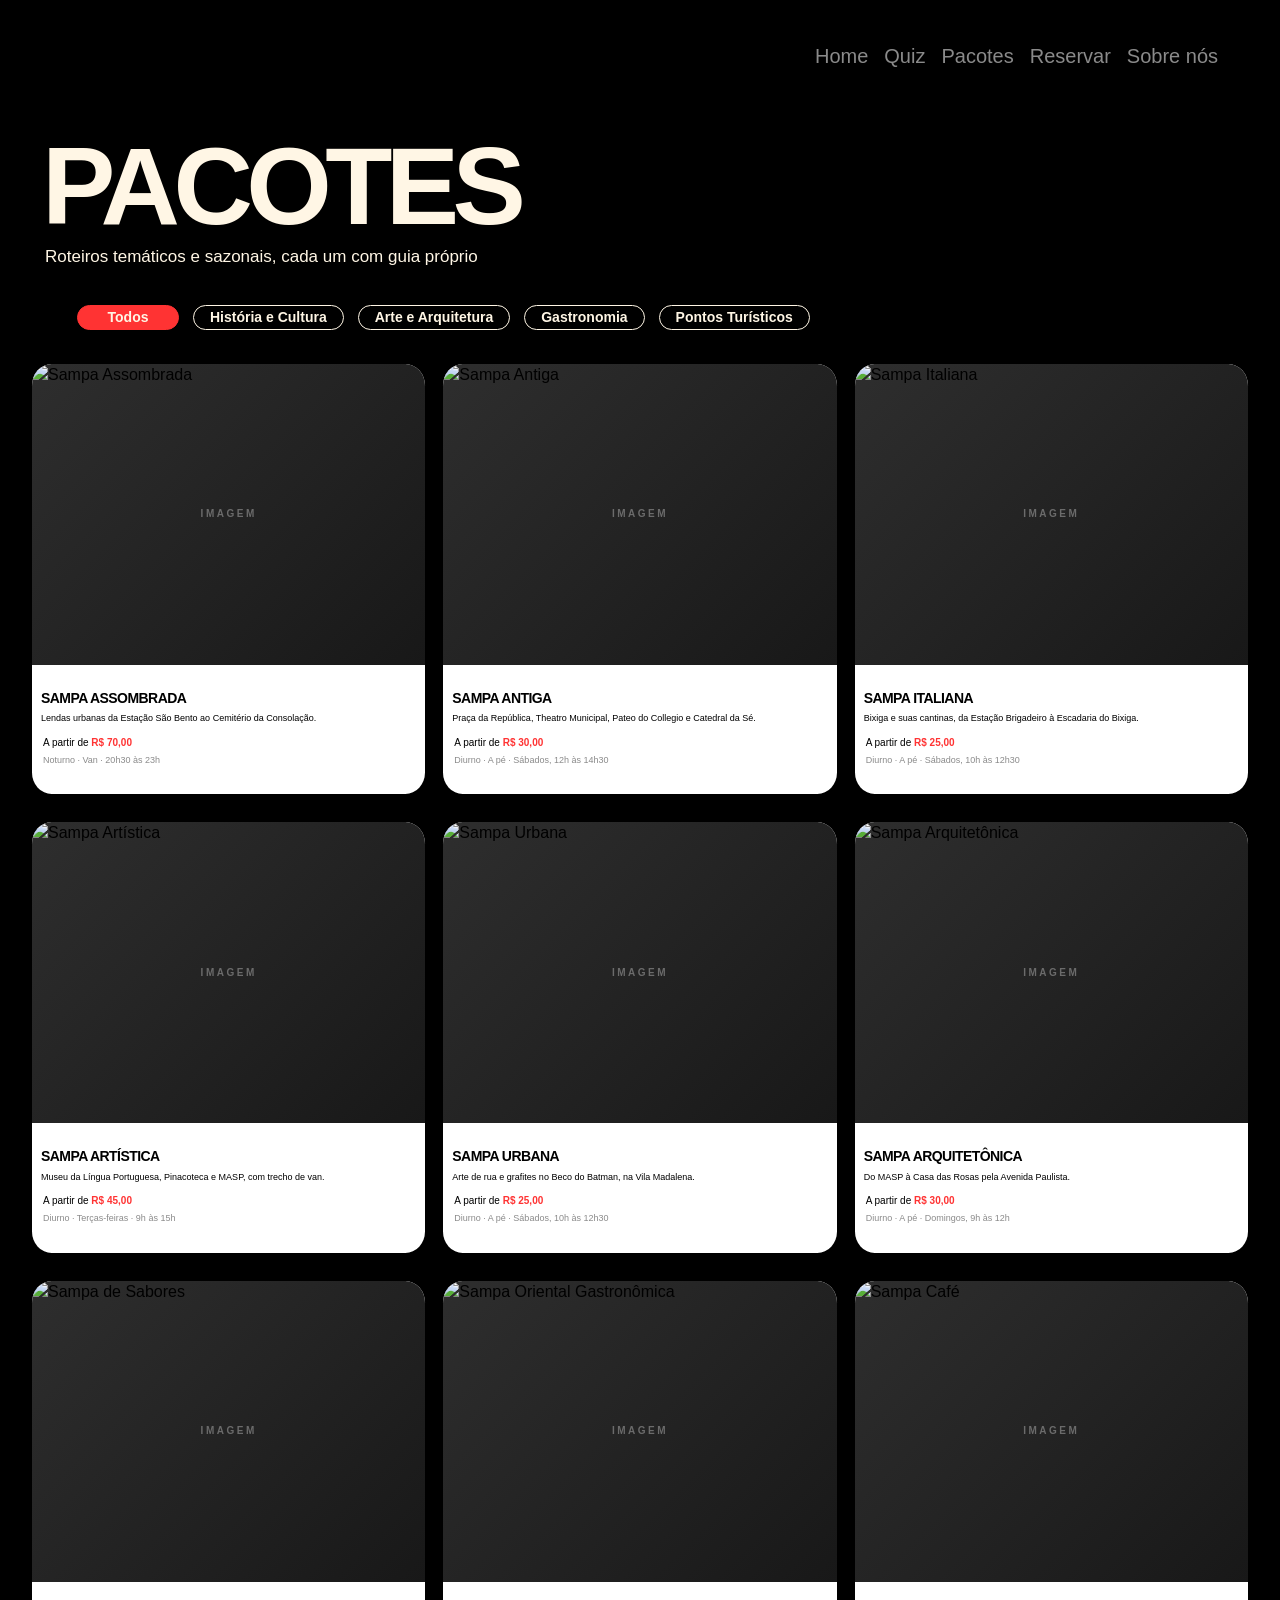
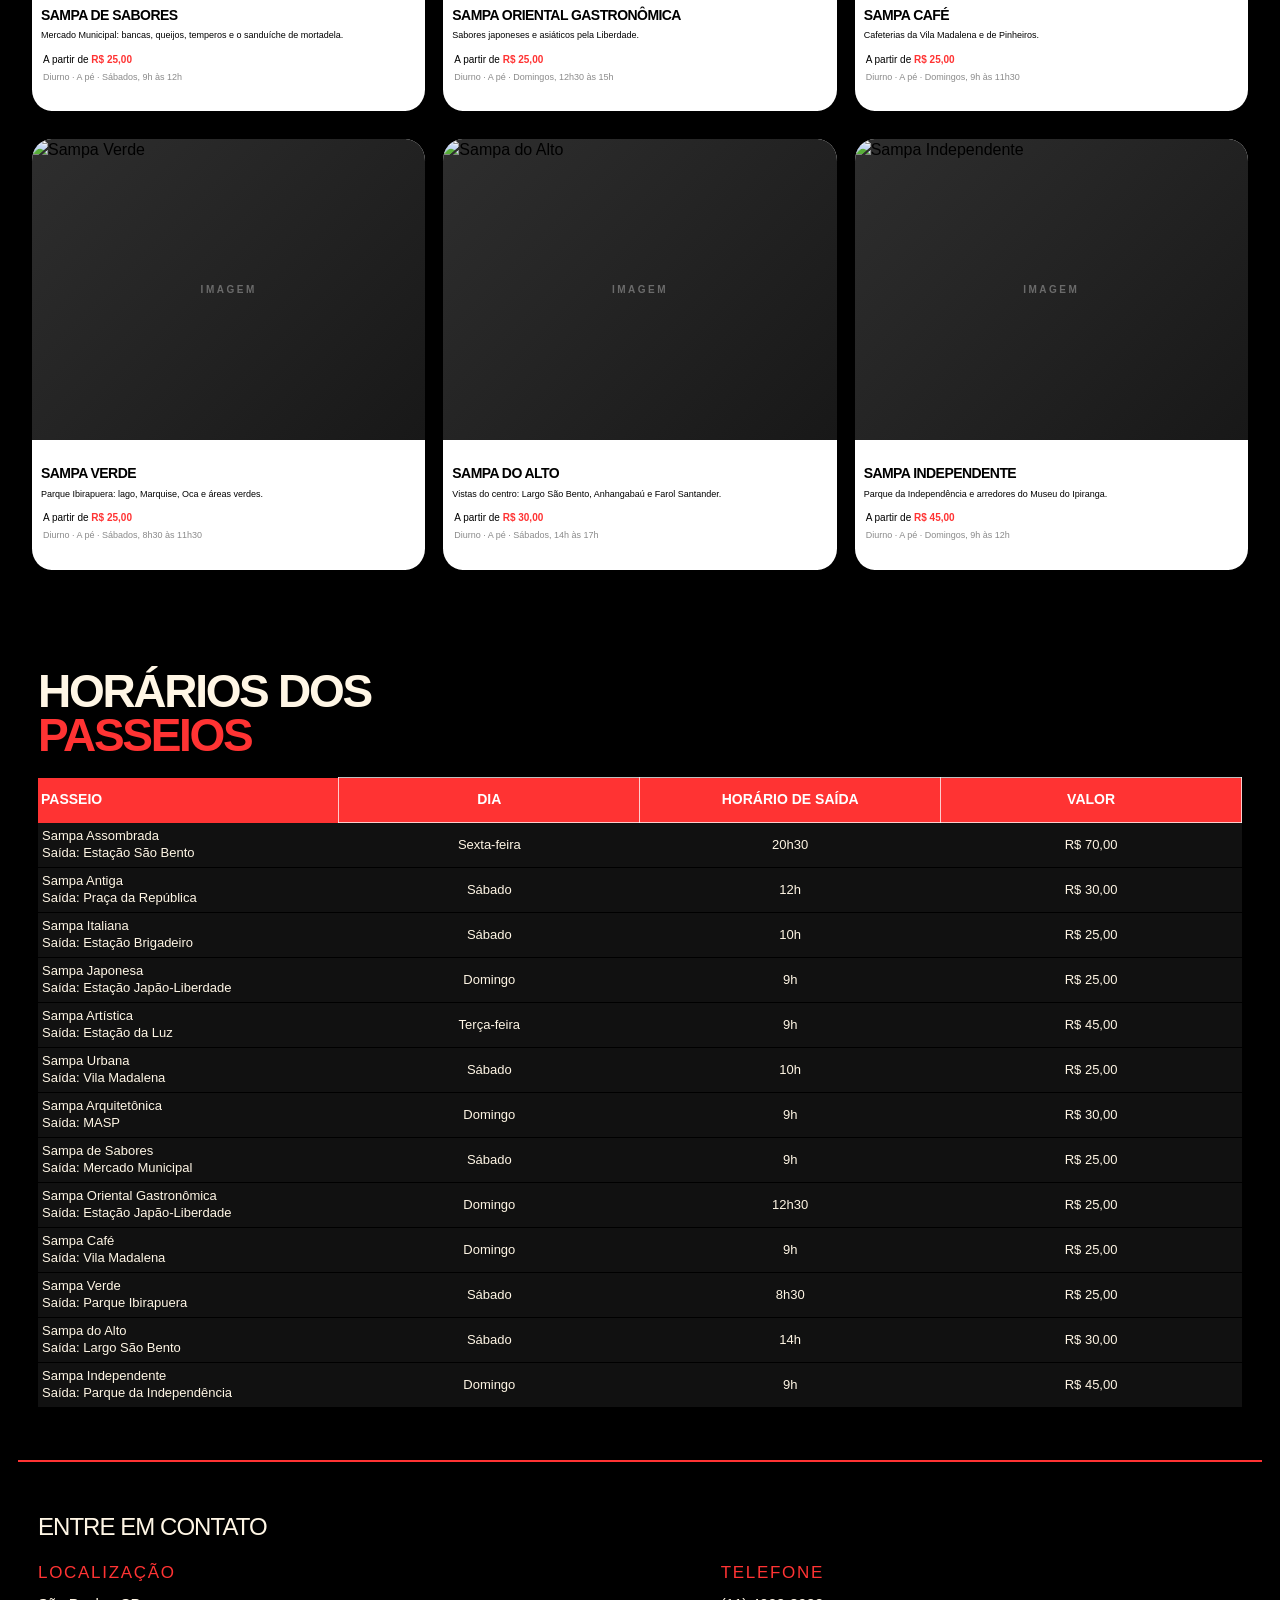
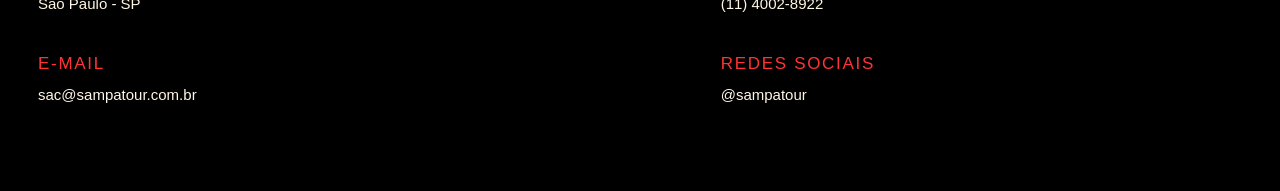
==== src/main/pacotes.html @ 64a324ab "Adiciona validação do formulário de reserva e pop-up com os dados - Validação em JavaScript (nome, e" ====
<!doctype html>
<html lang="pt-BR">
  <head>
    <meta charset="UTF-8" />
    <meta name="viewport" content="width=device-width, initial-scale=1.0" />

    <title>SampaTour | Pacotes</title>

    <meta
      name="keywords"
      content="passeios, turísticos, família, pacotes, São Paulo"
    />
    <meta
      name="description"
      content="Conheça os pacotes de passeios turísticos guiados por São Paulo."
    />

    <link rel="icon" type="image/svg+xml" href="icons/logotipo-preto.svg" />
    <link
      href="https://cdn.jsdelivr.net/npm/bootstrap@5.3.3/dist/css/bootstrap.min.css"
      rel="stylesheet"
    />
    <link rel="stylesheet" href="css/styles.css" />
  </head>

  <body class="pagina-pacotes">
    <header class="cabecalho" id="inicio">
      <h1 class="titulo-principal">PACOTES</h1>

      <p class="slogan">
        Roteiros temáticos e sazonais, cada um com guia próprio
      </p>

      <nav
        class="menu navbar navbar-expand-md"
        aria-label="Menu principal"
        data-bs-theme="dark"
      >
        <button
          class="navbar-toggler ms-auto"
          type="button"
          data-bs-toggle="collapse"
          data-bs-target="#menu-nav"
          aria-controls="menu-nav"
          aria-expanded="false"
          aria-label="Abrir menu"
        >
          <span class="navbar-toggler-icon"></span>
        </button>

        <div class="collapse navbar-collapse" id="menu-nav">
          <ul class="menu-lista navbar-nav">
            <li><a href="home.html">Home</a></li>
            <li><a href="quiz.html">Quiz</a></li>
            <li><a href="pacotes.html">Pacotes</a></li>
            <li><a href="reserva.html">Reservar</a></li>
            <li><a href="sobre.html">Sobre nós</a></li>
          </ul>
        </div>
      </nav>
    </header>

    <main>
      <section class="filtro-pacotes" id="categorias-pacotes">
        <h2>EXPLORE NOSSOS PASSEIOS</h2>

        <p>
          Conheça nossos roteiros e escolha a experiência ideal para explorar
          São Paulo.
        </p>

        <nav class="menu-categorias" aria-label="Categorias de passeios">
          <ul>
            <li><a href="#todos-pacotes">Todos</a></li>
            <li><a href="#historia-cultura">História e Cultura</a></li>
            <li><a href="#arte-arquitetura">Arte e Arquitetura</a></li>
            <li><a href="#gastronomia">Gastronomia</a></li>
            <li><a href="#pontos-turisticos">Pontos Turísticos</a></li>
          </ul>
        </nav>

        <aside class="chamada-quiz">
          <p>ESTÁ EM DÚVIDA PARA ESCOLHER?</p>
          <a class="botao-quiz" href="quiz.html"> FAÇA O QUIZ &rarr; </a>
        </aside>
      </section>

      <section class="lista-pacotes" id="todos-pacotes">
        <h2>NOSSOS PACOTES</h2>

        <!--  HISTÓRIA E CULTURA  -->
        <section class="categoria-pacotes" id="historia-cultura">
          <h3>HISTÓRIA E CULTURA</h3>

          <article class="card-passeio" id="sampa-assombrada">
            <figure class="card-imagem">
              <img src="img/SampaAssombrada.png" alt="Sampa Assombrada" />
            </figure>
            <section class="card-info">
              <h4>
                <button type="button" class="card-abrir" aria-haspopup="dialog">
                  Sampa Assombrada
                </button>
              </h4>
              <p class="card-descricao">
                Lendas urbanas da Estação São Bento ao Cemitério da Consolação.
              </p>
              <p class="card-preco">A partir de <strong>R$ 70,00</strong></p>
              <p class="card-detalhes">Noturno · Van · 20h30 às 23h</p>
              <section class="card-completo" hidden>
                <p>
                  Passeio noturno com foco em lendas urbanas e locais associados
                  a histórias assustadoras. Inicia-se na Estação São Bento,
                  passa pelo Edifício Martinelli, Viaduto do Chá, antigo
                  Edifício Joelma, Copan e Cemitério da Consolação, com parada
                  para visitação conforme as regras do local. O roteiro termina
                  na região da Avenida Paulista.
                </p>
              </section>
            </section>
          </article>

          <article class="card-passeio" id="sampa-antiga">
            <figure class="card-imagem">
              <img src="img/SampaAntiga.png" alt="Sampa Antiga" />
            </figure>
            <section class="card-info">
              <h4>
                <button type="button" class="card-abrir" aria-haspopup="dialog">
                  Sampa Antiga
                </button>
              </h4>
              <p class="card-descricao">
                Praça da República, Theatro Municipal, Pateo do Collegio e
                Catedral da Sé.
              </p>
              <p class="card-preco">A partir de <strong>R$ 30,00</strong></p>
              <p class="card-detalhes">Diurno · A pé · Sábados, 12h às 14h30</p>
              <section class="card-completo" hidden>
                <p>
                  Passeio dedicado à arquitetura e à história do centro antigo.
                  Começa na Praça da República, passa pelo Theatro Municipal,
                  Centro Cultural Banco do Brasil e Pateo do Collegio,
                  terminando na Catedral da Sé.
                </p>
              </section>
            </section>
          </article>

          <article class="card-passeio" id="sampa-italiana">
            <figure class="card-imagem">
              <img src="img/SampaItaliana.png" alt="Sampa Italiana" />
            </figure>
            <section class="card-info">
              <h4>
                <button type="button" class="card-abrir" aria-haspopup="dialog">
                  Sampa Italiana
                </button>
              </h4>
              <p class="card-descricao">
                Bixiga e suas cantinas, da Estação Brigadeiro à Escadaria do
                Bixiga.
              </p>
              <p class="card-preco">A partir de <strong>R$ 25,00</strong></p>
              <p class="card-detalhes">Diurno · A pé · Sábados, 10h às 12h30</p>
              <section class="card-completo" hidden>
                <p>
                  Roteiro pelo Bixiga, bairro marcado pela imigração italiana e
                  pelas tradições das cantinas. Começa na Estação Brigadeiro e
                  passa pela Paróquia Imaculada Conceição, Viaduto Armando
                  Puglisi, Rua dos Ingleses, Paróquia Nossa Senhora de
                  Achiropita, Rua Treze de Maio e Escadaria do Bixiga.
                </p>
              </section>
            </section>
          </article>
        </section>

        <!--  ARTE E ARQUITETURA  -->
        <section class="categoria-pacotes" id="arte-arquitetura">
          <h3>ARTE E ARQUITETURA</h3>

          <article class="card-passeio" id="sampa-artistica">
            <figure class="card-imagem">
              <img src="img/SampaArtistica.png" alt="Sampa Artística" />
            </figure>
            <section class="card-info">
              <h4>
                <button type="button" class="card-abrir" aria-haspopup="dialog">
                  Sampa Artística
                </button>
              </h4>
              <p class="card-descricao">
                Museu da Língua Portuguesa, Pinacoteca e MASP, com trecho de
                van.
              </p>
              <p class="card-preco">A partir de <strong>R$ 45,00</strong></p>
              <p class="card-detalhes">Diurno · Terças-feiras · 9h às 15h</p>
              <section class="card-completo" hidden>
                <p>
                  Passeio por museus com acervos importantes. Começando na
                  Estação da Luz, passando pelo Museu da Língua Portuguesa e
                  pela Pinacoteca, com entrada opcional e cobrada à parte, e
                  segue de van até o Museu de Arte de São Paulo Assis
                  Chateaubriand (MASP), com visita guiada ao acervo conforme a
                  programação. Termina na Estação Trianon-MASP.
                </p>
              </section>
            </section>
          </article>

          <article class="card-passeio" id="sampa-urbana">
            <figure class="card-imagem">
              <img src="img/SampaUrbana.png" alt="Sampa Urbana" />
            </figure>
            <section class="card-info">
              <h4>
                <button type="button" class="card-abrir" aria-haspopup="dialog">
                  Sampa Urbana
                </button>
              </h4>
              <p class="card-descricao">
                Arte de rua e grafites no Beco do Batman, na Vila Madalena.
              </p>
              <p class="card-preco">A partir de <strong>R$ 25,00</strong></p>
              <p class="card-detalhes">Diurno · A pé · Sábados, 10h às 12h30</p>
              <section class="card-completo" hidden>
                <p>
                  Passeio dedicado à arte de rua e à cultura urbana. Começa na
                  região da Vila Madalena, percorre o Beco do Batman e suas ruas
                  próximas, observando murais, grafites e intervenções
                  artísticas. O roteiro termina com tempo livre para fotografias
                  e exploração das lojas locais.
                </p>
              </section>
            </section>
          </article>

          <article class="card-passeio" id="sampa-arquitetonica">
            <figure class="card-imagem">
              <img src="img/SampaArquitetonica.png" alt="Sampa Arquitetônica" />
            </figure>
            <section class="card-info">
              <h4>
                <button type="button" class="card-abrir" aria-haspopup="dialog">
                  Sampa Arquitetônica
                </button>
              </h4>
              <p class="card-descricao">
                Do MASP à Casa das Rosas pela Avenida Paulista.
              </p>
              <p class="card-preco">A partir de <strong>R$ 30,00</strong></p>
              <p class="card-detalhes">Diurno · A pé · Domingos, 9h às 12h</p>
              <section class="card-completo" hidden>
                <p>
                  Roteiro para observar a arquitetura paulistana de diferentes
                  épocas. Começa no MASP, percorre a Avenida Paulista, destaca
                  edifícios de estilos variados e segue até a Casa das Rosas,
                  explorando a relação entre arquitetura, urbanização e cultura.
                  A visita ao interior dos espaços depende do funcionamento de
                  cada local.
                </p>
              </section>
            </section>
          </article>
        </section>

        <!--  GASTRONOMIA  -->
        <section class="categoria-pacotes" id="gastronomia">
          <h3>GASTRONOMIA</h3>

          <article class="card-passeio" id="sampa-de-sabores">
            <figure class="card-imagem">
              <img src="img/SampaSabores.png" alt="Sampa de Sabores" />
            </figure>
            <section class="card-info">
              <h4>
                <button type="button" class="card-abrir" aria-haspopup="dialog">
                  Sampa de Sabores
                </button>
              </h4>
              <p class="card-descricao">
                Mercado Municipal: bancas, queijos, temperos e o sanduíche de
                mortadela.
              </p>
              <p class="card-preco">A partir de <strong>R$ 25,00</strong></p>
              <p class="card-detalhes">Diurno · A pé · Sábados, 9h às 12h</p>
              <section class="card-completo" hidden>
                <p>
                  Passeio gastronômico pelo Mercado Municipal de São Paulo.
                  Começa na entrada principal do Mercadão e percorre bancas de
                  frutas, queijos, temperos e produtos regionais. Inclui tempo
                  livre para experimentar pratos típicos, como o famoso
                  sanduíche de mortadela, com consumos pagos individualmente.
                </p>
              </section>
            </section>
          </article>

          <article class="card-passeio" id="sampa-oriental-gastronomica">
            <figure class="card-imagem">
              <img
                src="img/SampaOrientalGastronomica.png"
                alt="Sampa Oriental Gastronômica"
              />
            </figure>
            <section class="card-info">
              <h4>
                <button type="button" class="card-abrir" aria-haspopup="dialog">
                  Sampa Oriental Gastronômica
                </button>
              </h4>
              <p class="card-descricao">
                Sabores japoneses e asiáticos pela Liberdade.
              </p>
              <p class="card-preco">A partir de <strong>R$ 25,00</strong></p>
              <p class="card-detalhes">
                Diurno · A pé · Domingos, 12h30 às 15h
              </p>
              <section class="card-completo" hidden>
                <p>
                  Roteiro culinário pela Liberdade, com foco nos sabores
                  japoneses e de outras comunidades asiáticas. Começa na Estação
                  Japão-Liberdade, passa pela Rua Galvão Bueno, pela Feira da
                  Liberdade e pela Rua Thomaz Gonzaga, com paradas opcionais
                  para experimentar comidas e bebidas típicas.
                </p>
              </section>
            </section>
          </article>

          <article class="card-passeio" id="sampa-cafe">
            <figure class="card-imagem">
              <img src="img/SampaCafe.png" alt="Sampa Café" />
            </figure>
            <section class="card-info">
              <h4>
                <button type="button" class="card-abrir" aria-haspopup="dialog">
                  Sampa Café
                </button>
              </h4>
              <p class="card-descricao">
                Cafeterias da Vila Madalena e de Pinheiros.
              </p>
              <p class="card-preco">A partir de <strong>R$ 25,00</strong></p>
              <p class="card-detalhes">Diurno · A pé · Domingos, 9h às 11h30</p>
              <section class="card-completo" hidden>
                <p>
                  Passeio por cafeterias e pequenos estabelecimentos da Vila
                  Madalena e de Pinheiros. O roteiro apresenta diferentes
                  métodos de preparo, cafés especiais e doces artesanais, com
                  paradas opcionais para degustação. Ideal para quem prefere um
                  passeio tranquilo e descontraído.
                </p>
              </section>
            </section>
          </article>
        </section>

        <!--  PONTOS TURÍSTICOS  -->
        <section class="categoria-pacotes" id="pontos-turisticos">
          <h3>PONTOS TURÍSTICOS</h3>

          <article class="card-passeio" id="sampa-verde">
            <figure class="card-imagem">
              <img src="img/SampaVerde.png" alt="Sampa Verde" />
            </figure>
            <section class="card-info">
              <h4>
                <button type="button" class="card-abrir" aria-haspopup="dialog">
                  Sampa Verde
                </button>
              </h4>
              <p class="card-descricao">
                Parque Ibirapuera: lago, Marquise, Oca e áreas verdes.
              </p>
              <p class="card-preco">A partir de <strong>R$ 25,00</strong></p>
              <p class="card-detalhes">
                Diurno · A pé · Sábados, 8h30 às 11h30
              </p>
              <section class="card-completo" hidden>
                <p>
                  Passeio ao ar livre pelo Parque Ibirapuera, com foco em
                  natureza, lazer e paisagens. Começa em uma das entradas do
                  parque, passa pelo lago, pela Marquise, pela Oca e por áreas
                  verdes, com tempo para fotografias e descanso. Visitas
                  internas a edifícios e exposições são opcionais.
                </p>
              </section>
            </section>
          </article>

          <article class="card-passeio" id="sampa-do-alto">
            <figure class="card-imagem">
              <img src="img/SampaAlto.png" alt="Sampa do Alto" />
            </figure>
            <section class="card-info">
              <h4>
                <button type="button" class="card-abrir" aria-haspopup="dialog">
                  Sampa do Alto
                </button>
              </h4>
              <p class="card-descricao">
                Vistas do centro: Largo São Bento, Anhangabaú e Farol Santander.
              </p>
              <p class="card-preco">A partir de <strong>R$ 30,00</strong></p>
              <p class="card-detalhes">Diurno · A pé · Sábados, 14h às 17h</p>
              <section class="card-completo" hidden>
                <p>
                  Roteiro por pontos com vistas marcantes do centro paulistano.
                  Começa na região do Largo São Bento, passa pelo Vale do
                  Anhangabaú e pelo Viaduto do Chá, seguindo até o Farol
                  Santander. A visita ao mirante e às exposições depende da
                  disponibilidade e é cobrada à parte.
                </p>
              </section>
            </section>
          </article>

          <article class="card-passeio" id="sampa-independente">
            <figure class="card-imagem">
              <img src="img/SampaIndependente.png" alt="Sampa Independente" />
            </figure>
            <section class="card-info">
              <h4>
                <button type="button" class="card-abrir" aria-haspopup="dialog">
                  Sampa Independente
                </button>
              </h4>
              <p class="card-descricao">
                Parque da Independência e arredores do Museu do Ipiranga.
              </p>
              <p class="card-preco">A partir de <strong>R$ 45,00</strong></p>
              <p class="card-detalhes">Diurno · A pé · Domingos, 9h às 12h</p>
              <section class="card-completo" hidden>
                <p>
                  Passeio pela região do Ipiranga, com foco na história da
                  Independência do Brasil e nos espaços ao redor do Museu do
                  Ipiranga. Começa no Parque da Independência, percorre os
                  jardins e os monumentos e termina próximo ao museu, cuja
                  visita interna pode ser feita mediante ingresso e
                  disponibilidade.
                </p>
              </section>
            </section>
          </article>
        </section>
      </section>

      <section class="horarios-passeios" id="horarios">
        <h2>HORÁRIOS DOS PASSEIOS</h2>

        <table class="tabela-pacotes">
          <thead>
            <tr>
              <th scope="col">PASSEIO</th>
              <th scope="col">DIA</th>
              <th scope="col">HORÁRIO DE SAÍDA</th>
              <th scope="col">VALOR</th>
            </tr>
          </thead>

          <tbody>
            <tr>
              <td>
                Sampa Assombrada
                <span class="detalhes-passeio"> Saída: Estação São Bento </span>
              </td>
              <td>Sexta-feira</td>
              <td>20h30</td>
              <td>R$ 70,00</td>
            </tr>
            <tr>
              <td>
                Sampa Antiga
                <span class="detalhes-passeio">
                  Saída: Praça da República
                </span>
              </td>
              <td>Sábado</td>
              <td>12h</td>
              <td>R$ 30,00</td>
            </tr>
            <tr>
              <td>
                Sampa Italiana
                <span class="detalhes-passeio">
                  Saída: Estação Brigadeiro
                </span>
              </td>
              <td>Sábado</td>
              <td>10h</td>
              <td>R$ 25,00</td>
            </tr>
            <tr>
              <td>
                Sampa Japonesa
                <span class="detalhes-passeio">
                  Saída: Estação Japão-Liberdade
                </span>
              </td>
              <td>Domingo</td>
              <td>9h</td>
              <td>R$ 25,00</td>
            </tr>
            <tr>
              <td>
                Sampa Artística
                <span class="detalhes-passeio"> Saída: Estação da Luz </span>
              </td>
              <td>Terça-feira</td>
              <td>9h</td>
              <td>R$ 45,00</td>
            </tr>
            <tr>
              <td>
                Sampa Urbana
                <span class="detalhes-passeio"> Saída: Vila Madalena </span>
              </td>
              <td>Sábado</td>
              <td>10h</td>
              <td>R$ 25,00</td>
            </tr>
            <tr>
              <td>
                Sampa Arquitetônica
                <span class="detalhes-passeio"> Saída: MASP </span>
              </td>
              <td>Domingo</td>
              <td>9h</td>
              <td>R$ 30,00</td>
            </tr>
            <tr>
              <td>
                Sampa de Sabores
                <span class="detalhes-passeio"> Saída: Mercado Municipal </span>
              </td>
              <td>Sábado</td>
              <td>9h</td>
              <td>R$ 25,00</td>
            </tr>
            <tr>
              <td>
                Sampa Oriental Gastronômica
                <span class="detalhes-passeio">
                  Saída: Estação Japão-Liberdade
                </span>
              </td>
              <td>Domingo</td>
              <td>12h30</td>
              <td>R$ 25,00</td>
            </tr>
            <tr>
              <td>
                Sampa Café
                <span class="detalhes-passeio"> Saída: Vila Madalena </span>
              </td>
              <td>Domingo</td>
              <td>9h</td>
              <td>R$ 25,00</td>
            </tr>
            <tr>
              <td>
                Sampa Verde
                <span class="detalhes-passeio"> Saída: Parque Ibirapuera </span>
              </td>
              <td>Sábado</td>
              <td>8h30</td>
              <td>R$ 25,00</td>
            </tr>
            <tr>
              <td>
                Sampa do Alto
                <span class="detalhes-passeio"> Saída: Largo São Bento </span>
              </td>
              <td>Sábado</td>
              <td>14h</td>
              <td>R$ 30,00</td>
            </tr>
            <tr>
              <td>
                Sampa Independente
                <span class="detalhes-passeio">
                  Saída: Parque da Independência
                </span>
              </td>
              <td>Domingo</td>
              <td>9h</td>
              <td>R$ 45,00</td>
            </tr>
          </tbody>
        </table>
      </section>
    </main>

    <!-- Janela de detalhes  -->
    <dialog
      class="janela-detalhes"
      id="janela-detalhes"
      aria-labelledby="janela-titulo"
    >
      <button type="button" class="janela-fechar" aria-label="Fechar detalhes">
        &times;
      </button>
      <figure class="janela-imagem"></figure>
      <section class="janela-corpo">
        <p class="janela-categoria"></p>
        <h3 class="janela-titulo" id="janela-titulo"></h3>
        <p class="janela-meta"></p>
        <section class="janela-texto"></section>
        <p class="janela-preco"></p>
        <a class="botao-reservar" href="reserva.html">RESERVAR ESTE PASSEIO</a>
      </section>
    </dialog>

    <footer class="rodape" id="contato">
      <h2>ENTRE EM CONTATO</h2>

      <section class="informacoes-contato" aria-label="Informações de contato">
        <section class="contato-item">
          <h3>LOCALIZAÇÃO</h3>
          <p>São Paulo - SP</p>
        </section>

        <section class="contato-item">
          <h3>TELEFONE</h3>
          <p>
            <a href="tel:+551140028922">(11) 4002-8922</a>
          </p>
        </section>

        <section class="contato-item">
          <h3>E-MAIL</h3>
          <p>
            <a href="mailto:sac@sampatour.com.br"> sac@sampatour.com.br </a>
          </p>
        </section>

        <section class="contato-item">
          <h3>REDES SOCIAIS</h3>
          <p>@sampatour</p>
        </section>
      </section>
    </footer>
    <script src="https://cdn.jsdelivr.net/npm/bootstrap@5.3.3/dist/js/bootstrap.bundle.min.js"></script>
    <script src="js/script.js"></script>
  </body>
</html>
---- src/main/css/styles.css ----
:root {
  --preto: #000000;
  --creme: #fff6e5;
  --vermelho: #ff3333;
  --cinza: #8a8a8a;
  --fonte:
    "Helvetica Neue", "Helvetica Now Display", Helvetica, "Inter", Arial,
    sans-serif;
  --fonte-quiz:
    "Instrument Sans", "DM Sans", "Segoe UI", "Helvetica Neue", Arial,
    sans-serif;
  --cinza-linha: #111111;
  --vinho: #c8001e;
  --borda-campo: #1a1a2e;
  --fonte-form: Arial, "Helvetica Neue", Helvetica, sans-serif;
}

* {
  margin: 0;
  padding: 0;
  box-sizing: border-box;
}

html {
  scroll-behavior: smooth;
}

a {
  color: inherit;
  text-decoration: none;
}

ul {
  list-style: none;
}

/* home.html   */

body.pagina-home {
  background: var(--preto);
  color: var(--creme);
  font-family: var(--fonte);
  font-weight: 300;
  line-height: 1.4;
  -webkit-font-smoothing: antialiased;
}

/*  CABEÇALHO  */

body.pagina-home .cabecalho {
  display: grid;
  grid-template-columns: 1fr 1fr;
  grid-template-areas:
    "marca  menu"
    "selo   selo"
    "logo   slogan";
  padding: 14px 42px 64px;
  background: var(--preto);
}

/* Marca SAMPA TOUR*/

body.pagina-home .cabecalho::before {
  content: "";
  grid-area: marca;
  align-self: start;
  margin-top: 15px;
  width: 60px;
  height: 60px;
  background: url("../icons/logotipo-branco.svg") no-repeat left center /
    contain;
}

/* Selo  "ISSO É" */

body.pagina-home .cabecalho::after {
  grid-area: selo;
  justify-self: start;
  display: flex;
  align-items: center;
  justify-content: center;
  width: 85px;
  height: 45px;
  margin: 92px 0 22px;
  content: "ISSO É";
  border: 1px solid var(--creme);
  border-radius: 50%;
  font-size: 16px;
  font-weight: 700;
  letter-spacing: -0.02em;
  color: var(--creme);
}

/* Logo grande: o texto original fica oculto e fica redesenhado com pseudo-elementos */

body.pagina-home .logo {
  grid-area: logo;
  font-size: 0;
  line-height: 0;
}

body.pagina-home .logo::before,
body.pagina-home .logo::after {
  display: block;
  font-size: clamp(60px, 12.8vw, 150px);
  font-weight: 700;
  line-height: 0.82;
  letter-spacing: -0.055em;
}

body.pagina-home .logo::before {
  content: "SAMPA";
  color: var(--creme);
}

body.pagina-home .logo::after {
  content: "TOUR";
  color: var(--vermelho);
}

body.pagina-home .slogan {
  grid-area: slogan;
  align-self: end;
  justify-self: end;
  max-width: 550px;
  margin-bottom: 4px;
  font-size: 25px;
  font-weight: 300;
  line-height: 1.3;
  text-align: right;
  text-transform: uppercase;
  color: var(--creme);
}

/* Menu */

body.pagina-home .menu {
  grid-area: menu;
  justify-self: end;
  align-self: start;
  margin-right: 20px;
  margin-top: 20px;
}

body.pagina-home .menu-lista {
  display: flex;
  gap: 16px;
}

body.pagina-home .menu-lista a {
  font-size: 20px;
  font-weight: 300;
  color: var(--cinza);
  transition: color 0.2s;
}

body.pagina-home .menu-lista li:first-child a {
  color: var(--creme);
}

body.pagina-home .menu-lista a:hover {
  color: var(--creme);
}

/* 
   APRESENTAÇÃO
 */

body.pagina-home .apresentacao {
  display: grid;
  grid-template-columns: 1fr 1fr;
  grid-template-rows: 1fr auto auto 1fr;
  align-items: start;
  min-height: 422px;
  margin-bottom: 128px;
}

body.pagina-home .apresentacao > * {
  grid-column: 1;
  padding-left: 26px;
  padding-right: 24px;
}

body.pagina-home .titulo-secao {
  grid-row: 2;
  align-self: end;
  font-size: 0;
  line-height: 0;
  margin-bottom: 26px;
}

body.pagina-home .titulo-secao::before,
body.pagina-home .titulo-secao::after {
  font-size: clamp(30px, 5.3vw, 60px);
  font-weight: 700;
  line-height: 0.95;
  letter-spacing: -0.045em;
  white-space: pre;
}

body.pagina-home .titulo-secao::before {
  content: "UMA\A CELEBRAÇÃO\A DA ";
  color: var(--creme);
}

body.pagina-home .titulo-secao::after {
  content: "CIDADE";
  color: var(--vermelho);
}

body.pagina-home .descricao {
  grid-row: 3;
  max-width: 630px;
  font-size: 20px;
  font-weight: 300;
  line-height: 1.4;
  text-transform: uppercase;
  color: var(--creme);
}

body.pagina-home .destaque {
  grid-row: 4;
  margin-top: 20px;
  font-size: 14px;
  font-weight: 700;
  line-height: 1.4;
  text-transform: uppercase;
  color: var(--creme);
}

body.pagina-home .destaque strong {
  font-weight: 700;
}

body.pagina-home .video-apresentacao {
  grid-column: 2;
  grid-row: 1 / -1;
  justify-self: end;
  align-self: center;
  margin-top: 125px;
  width: auto;
  height: 55%;
  min-height: auto;
  padding: 0;
  object-fit: contain;
  background: #1a1a1a;
  pointer-events: none;
  outline: none;
  border: none;
}

body.pagina-home .video-apresentacao::-webkit-media-controls {
  display: none !important;
}

/* 
   CHAMADA PARA O QUIZ
 */

body.pagina-home .chamada-quiz {
  display: flex;
  flex-direction: column;
  align-items: center;
  padding: 0 20px 100px;
  text-align: center;
}

body.pagina-home .chamada-quiz h2 {
  font-size: 0;
  line-height: 0;
}

body.pagina-home .chamada-quiz h2::before {
  display: block;
  content: "QUAL TOUR";
  font-size: clamp(48px, 8.8vw, 100px);
  font-weight: 700;
  line-height: 0.95;
  letter-spacing: -0.06em;
  color: var(--creme);
}

body.pagina-home .chamada-quiz h2::after {
  display: block;
  width: fit-content;
  margin: 0 auto;
  content: "É A SUA CARA ?";
  font-size: clamp(30px, 5.3vw, 60px);
  font-weight: 700;
  line-height: 1.05;
  letter-spacing: -0.06em;
  background: linear-gradient(
    90deg,
    var(--creme) 0 22%,
    var(--vermelho) 22% 100%
  );
  -webkit-background-clip: text;
  background-clip: text;
  -webkit-text-fill-color: transparent;
  color: transparent;
}

body.pagina-home .chamada-quiz p {
  margin-top: 4px;
  font-size: 20px;
  font-weight: 300;
  text-transform: lowercase;
  color: var(--creme);
}

body.pagina-home .chamada-quiz p::first-letter {
  text-transform: uppercase;
}

body.pagina-home .botao-quiz {
  display: inline-flex;
  align-items: center;
  justify-content: center;
  width: 220px;
  height: 60px;
  margin-top: 32px;
  border-radius: 999px;
  background: var(--creme);
  color: var(--preto);
  font-size: 17px;
  font-weight: 400;
  letter-spacing: 0.18em;
  text-decoration: none;
  text-underline-offset: 2px;
  transition:
    transform 0.2s,
    background 0.2s;
}

body.pagina-home .botao-quiz:hover {
  background: var(--vermelho);
  transform: scale(1.04);
}

/* 
   RODAPÉ
 */

body.pagina-home .rodape {
  margin: 0 20px;
  padding: 52px 22px 70px;
  border-top: 2px solid var(--vermelho);
}

body.pagina-home .rodape h2 {
  margin-bottom: 22px;
  font-size: 30px;
  font-weight: 300;
  letter-spacing: -0.04em;
  line-height: 1.1;
  color: var(--creme);
}

body.pagina-home .informacoes-contato {
  display: grid;
  grid-template-columns: 1fr 1fr;
  column-gap: 20px;
  row-gap: 24px;
}

body.pagina-home .contato-item h3 {
  font-size: 20px;
  font-weight: 300;
  letter-spacing: 0.1em;
  color: var(--vermelho);
}

body.pagina-home .contato-item p {
  margin-top: 10px;
  font-size: 16px;
  font-weight: 300;
  color: var(--creme);
}

body.pagina-home .contato-item a:hover {
  color: var(--vermelho);
}

/* 
   RESPONSIVIDADE
 */

@media (max-width: 700px) {
  /* Menu hambúrguer: menu suspenso em telas pequenas */

  body.pagina-home .menu {
    position: relative;
    z-index: 1000;
  }

  body.pagina-home .menu .navbar-toggler {
    display: block;
    margin-left: auto;
    border: 1px solid var(--cinza);
    border-radius: 8px;
    padding: 7px 9px;
    background-color: transparent;
    box-shadow: none;
  }

  body.pagina-home .menu .navbar-toggler:focus {
    box-shadow: 0 0 0 2px rgba(255, 51, 51, 0.35);
  }

  body.pagina-home .menu .navbar-collapse {
    position: absolute;
    top: calc(100% + 8px);
    right: 0;
    width: max-content;
    max-width: calc(100vw - 48px);
    padding: 12px;
    border: 1px solid #333;
    border-radius: 10px;
    background: #000;
    z-index: 1001;
  }

  body.pagina-home .menu .navbar-collapse .menu-lista {
    display: flex;
    flex-direction: column;
    align-items: flex-end;
    gap: 12px;
    text-align: right;
    white-space: nowrap;
  }

  body.pagina-home .menu .navbar-collapse .menu-lista a {
    display: block;
    padding: 4px 2px;
    font-size: 16px;
  }

  body.pagina-home .cabecalho {
    grid-template-columns: 1fr;
    grid-template-areas:
      "menu"
      "marca"
      "selo"
      "logo"
      "slogan";
    padding: 14px 24px 48px;
  }

  body.pagina-home .menu {
    justify-self: end;
    margin-right: 0;
  }

  body.pagina-home .menu-lista {
    text-align: right;
  }

  body.pagina-home .cabecalho::after {
    margin-top: 48px;
  }

  body.pagina-home .slogan {
    justify-self: start;
    margin-top: 24px;
    text-align: left;
  }

  body.pagina-home .apresentacao {
    grid-template-columns: 1fr;
    grid-template-rows: auto;
    margin-bottom: 80px;
  }

  body.pagina-home .apresentacao > * {
    grid-column: 1;
    grid-row: auto;
    padding-left: 24px;
    padding-right: 24px;
  }

  body.pagina-home .titulo-secao {
    margin-bottom: 18px;
  }

  body.pagina-home .titulo-secao::before,
  body.pagina-home .titulo-secao::after {
    font-size: 44px;
  }

  body.pagina-home .video-apresentacao {
    grid-column: 1;
    grid-row: auto;
    justify-self: stretch;
    order: -1;
    margin-top: 0;
    margin-bottom: 32px;
    padding: 0;
    height: auto;
    min-height: 0;
    width: 100%;
    aspect-ratio: 368 / 422;
  }

  body.pagina-home .informacoes-contato {
    grid-template-columns: 1fr;
  }
}

/* =====================================================
   PÁGINA: quiz.html  (body.pagina-quiz)
   ===================================================== */

body.pagina-quiz {
  background: var(--preto);
  color: var(--creme);
  font-family: var(--fonte);
  font-weight: 300;
  line-height: 1.4;
  -webkit-font-smoothing: antialiased;
}

/*  leitores de tela */

body.pagina-quiz .introducao-quiz,
body.pagina-quiz .area-quiz > h2 {
  position: absolute;
  width: 1px;
  height: 1px;
  margin: -1px;
  overflow: hidden;
  clip: rect(0 0 0 0);
  white-space: nowrap;
}

/* 
   CABEÇALHO
 */

body.pagina-quiz .cabecalho {
  display: grid;
  grid-template-columns: 1fr auto;
  grid-template-areas:
    "marca   menu"
    "titulo  titulo"
    "slogan  slogan";
  padding: 18px 0 0;
}

/* Marca SAMPA TOUR*/

body.pagina-quiz .cabecalho::before {
  content: "";
  grid-area: marca;
  align-self: start;
  margin-top: 15px;
  width: 60px;
  height: 60px;
  background: url("../icons/logotipo-branco.svg") no-repeat left center /
    contain;
}

/* Menu */

body.pagina-quiz .menu {
  grid-area: menu;
  justify-self: end;
  align-self: start;
  margin-right: 25px;
  margin-top: 15px;
}

body.pagina-quiz .menu-lista {
  display: flex;
  gap: 18px;
}

body.pagina-quiz .menu-lista a {
  font-size: 20px;
  font-weight: 300;
  color: var(--cinza);
  transition: color 0.2s;
}

body.pagina-quiz .menu-lista a[aria-current="page"],
body.pagina-quiz .menu-lista a:hover {
  color: var(--creme);
}

body.pagina-quiz .titulo-principal {
  grid-area: titulo;
  margin-top: 58px;
  font-size: clamp(52px, 13.2vw, 120px);
  font-weight: 700;
  line-height: 0.85;
  letter-spacing: -0.06em;
  white-space: nowrap;
  color: var(--creme);
}

body.pagina-quiz .titulo-destaque {
  color: var(--vermelho);
}

body.pagina-quiz .slogan {
  grid-area: slogan;
  margin-top: 26px;
  font-size: 20px;
  font-weight: 300;
  line-height: 1.2;
  color: var(--creme);
}

/* 
   CARTÃO DO QUIZ
*/

body.pagina-quiz .area-quiz {
  display: flex;
  justify-content: center;
  margin-top: 58px;
  padding: 0 20px;
}

body.pagina-quiz .cartao-quiz {
  width: min(150%, 478px);
  padding: 17px 15px 24px;
  border: 5px solid var(--vermelho);
  border-radius: 22px;
  background: #ffffff;
  color: #111111;
  font-family: var(--fonte-quiz);
}

body.pagina-quiz .cartao-cabecalho {
  display: flex;
  justify-content: space-between;
  align-items: flex-start;
  margin-bottom: 22px;
}

body.pagina-quiz .pergunta {
  max-width: 260px;
  font-size: 24px;
  font-weight: 700;
  line-height: 1.15;
  letter-spacing: -0.01em;
  color: #000000;
}

body.pagina-quiz .progresso {
  font-size: 15px;
  font-weight: 300;
  color: #111111;
}

body.pagina-quiz .opcoes {
  display: flex;
  flex-direction: column;
  gap: 7px;
}

body.pagina-quiz .opcao {
  display: flex;
  align-items: center;
  width: 100%;
  height: 63px;
  padding: 0 8px;
  border: 0;
  border-radius: 10px;
  background: #ececec;
  color: #111111;
  font-family: inherit;
  font-size: 16px;
  font-weight: 400;
  text-align: left;
  cursor: pointer;
  transition:
    background 0.2s,
    color 0.2s;
}

body.pagina-quiz .opcao:hover,
body.pagina-quiz .opcao:focus-visible {
  background: var(--vermelho);
  color: #ffffff;
  outline: none;
}

body.pagina-quiz .aviso-quiz {
  margin-top: 16px;
  font-size: 10px;
  font-weight: 400;
  text-align: center;
  color: #111111;
}

/* 
   RODAPÉ
 */

body.pagina-quiz .rodape {
  margin: 165px 22px 0;
  padding: 54px 25px 70px;
  border-top: 2px solid var(--vermelho);
}

body.pagina-quiz .rodape h2 {
  margin-bottom: 24px;
  font-size: 30px;
  font-weight: 300;
  letter-spacing: -0.04em;
  line-height: 1.1;
  color: var(--creme);
}

body.pagina-quiz .informacoes-contato {
  display: grid;
  grid-template-columns: 56.7% 1fr;
  row-gap: 28px;
}

body.pagina-quiz .contato-item h3 {
  font-size: 20px;
  font-weight: 300;
  letter-spacing: 0.1em;
  color: var(--vermelho);
}

body.pagina-quiz .contato-item p {
  margin-top: 12px;
  font-size: 16px;
  font-weight: 300;
  color: var(--creme);
}

body.pagina-quiz .contato-item a:hover {
  color: var(--vermelho);
}

/* 
   RESPONSIVIDADE
 */

@media (max-width: 760px) {
  /* Menu hambúrguer: menu suspenso em telas pequenas */

  body.pagina-quiz .menu {
    position: relative;
    z-index: 1000;
  }

  body.pagina-quiz .menu .navbar-toggler {
    display: block;
    margin-left: auto;
    border: 1px solid var(--cinza);
    border-radius: 8px;
    padding: 7px 9px;
    background-color: transparent;
    box-shadow: none;
  }

  body.pagina-quiz .menu .navbar-toggler:focus {
    box-shadow: 0 0 0 2px rgba(255, 51, 51, 0.35);
  }

  body.pagina-quiz .menu .navbar-collapse {
    position: absolute;
    top: calc(100% + 8px);
    right: 0;
    width: max-content;
    max-width: calc(100vw - 48px);
    padding: 12px;
    border: 1px solid #333;
    border-radius: 10px;
    background: #000;
    z-index: 1001;
  }

  body.pagina-quiz .menu .navbar-collapse .menu-lista {
    display: flex;
    flex-direction: column;
    align-items: flex-end;
    gap: 12px;
    text-align: right;
    white-space: nowrap;
  }

  body.pagina-quiz .menu .navbar-collapse .menu-lista a {
    display: block;
    padding: 4px 2px;
    font-size: 16px;
  }

  body.pagina-quiz .cabecalho {
    grid-template-columns: 1fr;
    grid-template-areas:
      "marca menu"
      "selo"
      "logo"
      "slogan";
    padding: 14px 24px 48px;
  }

  body.pagina-quiz .menu {
    justify-self: end;
    margin-right: 0;
  }

  body.pagina-quiz .menu-lista {
    text-align: right;
  }

  body.pagina-quiz .cabecalho::before {
    margin-left: 24px;
  }

  body.pagina-quiz .titulo-principal,
  body.pagina-quiz .slogan {
    width: calc(100% - 48px);
  }

  body.pagina-quiz .titulo-principal {
    font-size: 13.6vw;
  }

  body.pagina-quiz .rodape {
    margin-top: 100px;
  }
}

@media (max-width: 480px) {
  body.pagina-quiz .informacoes-contato {
    grid-template-columns: 1fr;
  }
}

/* =====================================================
   PÁGINA: pacotes.html  (body.pagina-pacotes)
   ===================================================== */

body.pagina-pacotes {
  background: var(--preto);
  color: var(--creme);
  font-family: var(--fonte);
  font-weight: 300;
  line-height: 1.4;
  -webkit-font-smoothing: antialiased;
}

/* Trava a rolagem do fundo enquanto a janela de detalhes está aberta */

body.pagina-pacotes:has(dialog[open]) {
  overflow: hidden;
}

/* Texto leitores de tela */

body.pagina-pacotes .filtro-pacotes > h2,
body.pagina-pacotes .filtro-pacotes > p,
body.pagina-pacotes .lista-pacotes > h2,
body.pagina-pacotes .categoria-pacotes > h3 {
  position: absolute;
  width: 1px;
  height: 1px;
  margin: -1px;
  overflow: hidden;
  clip: rect(0 0 0 0);
  white-space: nowrap;
}

/* 
   CABEÇALHO
 */

body.pagina-pacotes .cabecalho {
  display: grid;
  grid-template-columns: 1fr auto;
  grid-template-areas:
    "marca   menu"
    "titulo  titulo"
    "slogan  slogan";
  padding: 14px 42px 22px;
}

/* Marca SAMPA TOUR*/

body.pagina-pacotes .cabecalho::before {
  content: "";
  grid-area: marca;
  align-self: start;
  margin-top: 15px;
  width: 60px;
  height: 60px;
  background: url("../icons/logotipo-branco.svg") no-repeat left center /
    contain;
}

body.pagina-pacotes .titulo-principal {
  grid-area: titulo;
  margin-top: 50px;
  font-size: clamp(56px, 11.6vw, 110px);
  font-weight: 700;
  line-height: 0.85;
  letter-spacing: -0.06em;
  color: var(--creme);
}

body.pagina-pacotes .slogan {
  grid-area: slogan;
  margin-top: 6px;
  padding-left: 3px;
  font-size: 17px;
  font-weight: 300;
  line-height: 1.2;
  color: var(--creme);
}

/* Menu */

body.pagina-pacotes .menu {
  grid-area: menu;
  justify-self: end;
  align-self: start;
  margin-right: 20px;
  margin-top: 20px;
}

body.pagina-pacotes .menu-lista {
  display: flex;
  gap: 16px;
}

body.pagina-pacotes .menu-lista a {
  font-size: 20px;
  font-weight: 300;
  color: var(--cinza);
  transition: color 0.2s;
}

body.pagina-pacotes .menu-lista a[aria-current="page"],
body.pagina-pacotes .menu-lista a:hover {
  color: var(--creme);
}

body.pagina-pacotes .filtro-pacotes {
  padding: 0 45px;
}

body.pagina-pacotes .filtro-pacotes .chamada-quiz {
  display: none;
}

body.pagina-pacotes .menu-categorias ul {
  display: flex;
  flex-wrap: wrap;
  gap: 12px 14px;
}

body.pagina-pacotes .menu-categorias a {
  display: flex;
  align-items: center;
  justify-content: center;
  min-width: 102px;
  height: 25px;
  padding: 0 16px;
  border: 1px solid var(--creme);
  border-radius: 999px;
  background: var(--preto);
  color: var(--creme);
  font-size: 14px;
  font-weight: 700;
  white-space: nowrap;
  transition:
    background 0.2s,
    border-color 0.2s;
}

body.pagina-pacotes .menu-categorias a:hover {
  border-color: var(--vermelho);
}

/* Filtro ativo: "Todos" por padrão 
muda conforme a categoria selecionada */

body.pagina-pacotes .menu-categorias li:first-child a {
  background: var(--vermelho);
  border-color: var(--vermelho);
}

body.pagina-pacotes:has(.categoria-pacotes:target)
  .menu-categorias
  li:first-child
  a {
  background: var(--preto);
  border-color: var(--creme);
}

body.pagina-pacotes:has(#historia-cultura:target)
  .menu-categorias
  li:nth-child(2)
  a,
body.pagina-pacotes:has(#arte-arquitetura:target)
  .menu-categorias
  li:nth-child(3)
  a,
body.pagina-pacotes:has(#gastronomia:target) .menu-categorias li:nth-child(4) a,
body.pagina-pacotes:has(#pontos-turisticos:target)
  .menu-categorias
  li:nth-child(5)
  a {
  background: var(--vermelho);
  border-color: var(--vermelho);
}

/* 
   LISTA DE PACOTES
 */

body.pagina-pacotes .lista-pacotes {
  display: grid;
  grid-template-columns: repeat(3, 1fr);
  gap: 28px 18px;
  margin-top: 34px;
  padding: 0 32px;
}

body.pagina-pacotes .categoria-pacotes {
  display: contents;
}

/* Filtro por categoria via link */

body.pagina-pacotes
  .lista-pacotes:has(.categoria-pacotes:target)
  .categoria-pacotes:not(:target) {
  display: none;
}

/* Card de passeio */

body.pagina-pacotes .card-passeio {
  position: relative;
  display: flex;
  flex-direction: column;
  background: #ffffff;
  color: #000000;
  overflow: hidden;
  transition:
    transform 0.2s,
    box-shadow 0.2s;
  border-radius: 5%;
}

body.pagina-pacotes .card-passeio:hover,
body.pagina-pacotes .card-passeio:focus-within {
  transform: translateY(-4px);
  box-shadow: 0 0 0 2px var(--vermelho);
}

body.pagina-pacotes .card-imagem {
  position: relative;
  display: flex;
  flex: none;
  align-items: center;
  justify-content: center;
  width: 100%;
  aspect-ratio: 196 / 150;
  overflow: hidden;
  background: linear-gradient(135deg, #2e2e2e, #181818);
}

body.pagina-pacotes .card-imagem::before {
  content: "IMAGEM";
  font-size: 10px;
  font-weight: 700;
  letter-spacing: 0.25em;
  color: #6b6b6b;
}

body.pagina-pacotes .card-imagem img {
  position: absolute;
  inset: 0;
  width: 100%;
  height: 100%;
  object-fit: cover;
}

body.pagina-pacotes .card-info {
  display: flex;
  flex: 1;
  flex-direction: column;
  padding: 10px 9px 12px;
}

body.pagina-pacotes .card-info h4 {
  margin-bottom: 6px;
  font-size: 14px;
  font-weight: 700;
  letter-spacing: -0.04em;
  line-height: 1.1;
  text-transform: uppercase;
  color: #000000;
}

body.pagina-pacotes .card-abrir {
  padding: 0;
  border: 0;
  background: none;
  font: inherit;
  letter-spacing: inherit;
  line-height: inherit;
  text-align: left;
  text-transform: inherit;
  color: inherit;
  cursor: pointer;
}

body.pagina-pacotes .card-abrir::after {
  content: "";
  position: absolute;
  inset: 0;
}

body.pagina-pacotes .card-abrir:focus-visible {
  outline: none;
}

body.pagina-pacotes .card-descricao {
  margin-bottom: 10px;
  font-size: 9px;
  font-weight: 300;
  line-height: 1.5;
  color: #000000;
}

body.pagina-pacotes .card-preco {
  margin-top: auto;
  margin-bottom: 4px;
  padding-left: 2px;
  font-size: 10px;
  font-weight: 300;
  color: #000000;
}

body.pagina-pacotes .card-preco strong {
  font-weight: 700;
  color: var(--vermelho);
}

body.pagina-pacotes .card-detalhes {
  padding-left: 2px;
  font-size: 9px;
  font-weight: 300;
  color: #8a8a8a;
}

body.pagina-pacotes .card-completo {
  display: none;
}

/* 
   JANELA DE DETALHES 
 */

body.pagina-pacotes .janela-detalhes {
  position: fixed;
  inset: 0;
  width: min(92vw, 640px);
  max-height: 90vh;
  margin: auto;
  padding: 0;
  overflow-y: auto;
  border: 0;
  border-radius: 16px;
  background: #ffffff;
  color: #000000;
  box-shadow: 0 -7px 0 0 var(--vermelho);
}

body.pagina-pacotes .janela-detalhes::backdrop {
  background: rgba(0, 0, 0, 0.8);
}

body.pagina-pacotes .janela-fechar {
  position: absolute;
  top: 12px;
  right: 12px;
  z-index: 2;
  display: flex;
  align-items: center;
  justify-content: center;
  width: 34px;
  height: 34px;
  border: 0;
  border-radius: 50%;
  background: #000000;
  color: #ffffff;
  font-family: inherit;
  font-size: 22px;
  line-height: 1;
  cursor: pointer;
  transition: background 0.2s;
}

body.pagina-pacotes .janela-fechar:hover,
body.pagina-pacotes .janela-fechar:focus-visible {
  background: var(--vermelho);
  outline: none;
}

body.pagina-pacotes .janela-imagem {
  position: relative;
  display: flex;
  align-items: center;
  justify-content: center;
  width: 100%;
  aspect-ratio: 16 / 8;
  overflow: hidden;
  border-radius: 16px 16px 0 0;
  background: linear-gradient(135deg, #2e2e2e, #181818);
}

body.pagina-pacotes .janela-imagem::before {
  content: "IMAGEM";
  font-size: 12px;
  font-weight: 700;
  letter-spacing: 0.25em;
  color: #6b6b6b;
}

body.pagina-pacotes .janela-imagem img {
  position: absolute;
  inset: 0;
  width: 100%;
  height: 100%;
  object-fit: cover;
}

body.pagina-pacotes .janela-corpo {
  padding: 22px 26px 28px;
}

body.pagina-pacotes .janela-categoria {
  margin-bottom: 6px;
  font-size: 10px;
  font-weight: 700;
  letter-spacing: 0.14em;
  text-transform: uppercase;
  color: var(--vermelho);
}

body.pagina-pacotes .janela-titulo {
  margin-bottom: 6px;
  font-size: 30px;
  font-weight: 700;
  letter-spacing: -0.04em;
  line-height: 1.05;
  text-transform: uppercase;
  color: #000000;
}

body.pagina-pacotes .janela-meta {
  margin-bottom: 16px;
  font-size: 12px;
  font-weight: 400;
  color: #8a8a8a;
}

body.pagina-pacotes .janela-texto p {
  font-size: 14px;
  font-weight: 300;
  line-height: 1.65;
  color: #111111;
}

body.pagina-pacotes .janela-preco {
  margin-top: 18px;
  font-size: 14px;
  font-weight: 300;
  color: #000000;
}

body.pagina-pacotes .janela-preco strong {
  font-weight: 700;
  color: var(--vermelho);
}

body.pagina-pacotes .botao-reservar {
  display: flex;
  align-items: center;
  justify-content: center;
  height: 44px;
  margin-top: 20px;
  border-radius: 999px;
  background: var(--vermelho);
  color: #ffffff;
  font-size: 12px;
  font-weight: 700;
  letter-spacing: 0.12em;
  transition:
    background 0.2s,
    transform 0.2s;
}

body.pagina-pacotes .botao-reservar:hover,
body.pagina-pacotes .botao-reservar:focus-visible {
  background: #000000;
  outline: none;
  transform: scale(1.02);
}

/* 
   HORÁRIOS DOS PASSEIOS
 */

body.pagina-pacotes .horarios-passeios {
  margin-top: 100px;
  padding: 0 38px;
}

body.pagina-pacotes .horarios-passeios h2 {
  margin-bottom: 20px;
  font-size: 0;
  line-height: 0;
}

body.pagina-pacotes .horarios-passeios h2::before,
body.pagina-pacotes .horarios-passeios h2::after {
  font-size: clamp(30px, 5.8vw, 46px);
  font-weight: 700;
  line-height: 0.95;
  letter-spacing: -0.05em;
  white-space: pre;
}

body.pagina-pacotes .horarios-passeios h2::before {
  content: "HORÁRIOS DOS\A";
  color: var(--creme);
}

body.pagina-pacotes .horarios-passeios h2::after {
  content: "PASSEIOS";
  color: var(--vermelho);
}

body.pagina-pacotes .tabela-pacotes {
  width: 100%;
  border-collapse: collapse;
  table-layout: fixed;
}

body.pagina-pacotes .tabela-pacotes th {
  height: 45px;
  background: var(--vermelho);
  color: #ffffff;
  font-size: 14px;
  font-weight: 700;
  text-align: center;
  text-transform: uppercase;
}

body.pagina-pacotes .tabela-pacotes th:first-child {
  padding-left: 3px;
  text-align: left;
}

body.pagina-pacotes .tabela-pacotes th + th {
  border: 1px solid rgba(255, 255, 255, 0.75);
}

body.pagina-pacotes .tabela-pacotes td {
  height: 45px;
  background: var(--cinza-linha);
  border-bottom: 1px solid var(--preto);
  color: var(--creme);
  font-size: 13px;
  font-weight: 300;
  line-height: 1.3;
  text-align: center;
}

body.pagina-pacotes .tabela-pacotes td:first-child {
  padding-left: 4px;
  text-align: left;
}

body.pagina-pacotes .detalhes-passeio {
  display: block;
}

/* 
   RODAPÉ
 */

body.pagina-pacotes .rodape {
  margin: 52px 18px 0;
  padding: 52px 20px 70px;
  border-top: 2px solid var(--vermelho);
}

body.pagina-pacotes .rodape h2 {
  margin-bottom: 22px;
  font-size: 24px;
  font-weight: 300;
  letter-spacing: -0.04em;
  line-height: 1.1;
  color: var(--creme);
}

body.pagina-pacotes .informacoes-contato {
  display: grid;
  grid-template-columns: 56.7% 1fr;
  row-gap: 24px;
}

body.pagina-pacotes .contato-item h3 {
  font-size: 17px;
  font-weight: 300;
  letter-spacing: 0.1em;
  color: var(--vermelho);
}

body.pagina-pacotes .contato-item p {
  margin-top: 10px;
  font-size: 15px;
  font-weight: 300;
  color: var(--creme);
}

body.pagina-pacotes .contato-item a:hover {
  color: var(--vermelho);
}

/* 
   RESPONSIVIDADE
 */

@media (max-width: 767.98px) {
  body.pagina-pacotes .cabecalho {
    grid-template-columns: minmax(0, 1fr) auto;
    grid-template-areas:
      "marca menu"
      "titulo titulo"
      "slogan slogan";
    padding: 14px 24px 22px;
  }

  body.pagina-pacotes .cabecalho::before {
    grid-area: marca;
  }

  body.pagina-pacotes .titulo-principal {
    grid-area: titulo;
    min-width: 0;
    margin-top: 50px;
    font-size: clamp(44px, 14vw, 80px);
    line-height: 0.85;
    white-space: normal;
    overflow-wrap: anywhere;
    word-spacing: normal;
  }

  body.pagina-pacotes .slogan {
    grid-area: slogan;
    min-width: 0;
    margin-top: 12px;
    padding-left: 3px;
    overflow-wrap: break-word;
  }

  body.pagina-pacotes .menu {
    position: relative;
    z-index: 1000;
    grid-area: menu;
    justify-self: end;
    align-self: start;
    min-width: 0;
    margin: 15px 0 0;
  }

  body.pagina-pacotes .menu .navbar-collapse {
    position: absolute;
    top: calc(100% + 8px);
    right: 0;
    width: max-content;
    max-width: calc(100vw - 48px);
    padding: 12px;
    border: 1px solid #333;
    border-radius: 10px;
    background: #000;
    z-index: 1001;
  }

  body.pagina-pacotes .menu-lista {
    display: flex;
    flex-direction: column;
    gap: 12px;
    text-align: right;
  }

  body.pagina-pacotes .menu-lista a {
    font-size: 16px;
  }

  body.pagina-pacotes .filtro-pacotes {
    padding: 0 24px;
  }

  body.pagina-pacotes .lista-pacotes {
    grid-template-columns: repeat(2, minmax(0, 1fr));
    padding: 0 24px;
  }

  body.pagina-pacotes .horarios-passeios {
    padding: 0 24px;
    overflow-x: auto;
  }

  body.pagina-pacotes .tabela-pacotes {
    min-width: 480px;
  }

  body.pagina-pacotes .janela-corpo {
    padding: 18px 20px 24px;
  }

  body.pagina-pacotes .janela-titulo {
    font-size: 24px;
  }
}

@media (max-width: 480px) {
  body.pagina-pacotes .lista-pacotes {
    grid-template-columns: minmax(0, 1fr);
  }

  body.pagina-pacotes .informacoes-contato {
    grid-template-columns: 1fr;
  }
}

/* =====================================================
   PÁGINA: reserva.html  (body.pagina-reserva)
   ===================================================== */

body.pagina-reserva {
  background: var(--preto);
  color: var(--creme);
  font-family: var(--fonte);
  font-weight: 300;
  line-height: 1.4;
  -webkit-font-smoothing: antialiased;
}

body.pagina-reserva .titulo-destaque {
  color: var(--vermelho);
}

/* leitores de tela */

body.pagina-reserva .secao-reserva > h2,
body.pagina-reserva .descricao-reserva,
body.pagina-reserva .dados-pessoais > legend,
body.pagina-reserva .dados-passeio > legend,
body.pagina-reserva .termos-reserva > legend {
  position: absolute;
  width: 1px;
  height: 1px;
  margin: -1px;
  overflow: hidden;
  clip: rect(0 0 0 0);
  white-space: nowrap;
}

/* 
   CABEÇALHO
 */

body.pagina-reserva .cabecalho {
  display: grid;
  grid-template-columns: 1fr auto;
  grid-template-areas:
    "marca   menu"
    "titulo  titulo"
    "slogan  slogan";
  padding: 16px 0 0 42px;
}

/* Marca SAMPA TOUR*/

body.pagina-reserva .cabecalho::before {
  content: "";
  grid-area: marca;
  align-self: start;
  margin-top: 15px;
  width: 60px;
  height: 60px;
  background: url("../icons/logotipo-branco.svg") no-repeat left center /
    contain;
}

/* Menu */

body.pagina-reserva .menu {
  grid-area: menu;
  justify-self: end;
  align-self: start;
  margin-right: 20px;
  margin-top: 15px;
}

body.pagina-reserva .menu-lista {
  display: flex;
  gap: 16px;
}

body.pagina-reserva .menu-lista a {
  font-size: 20px;
  font-weight: 300;
  color: var(--cinza);
  transition: color 0.2s;
}

body.pagina-reserva .menu-lista a[aria-current="page"],
body.pagina-reserva .menu-lista a:hover {
  color: var(--creme);
}

body.pagina-reserva .titulo-principal {
  grid-area: titulo;
  margin-top: 48px;
  padding-left: 3px;
  font-size: clamp(52px, 11.8vw, 110px);
  font-weight: 700;
  line-height: 0.82;
  letter-spacing: -0.06em;
  word-spacing: 1.4em;
  white-space: nowrap;
  color: var(--creme);
}

body.pagina-reserva .titulo-principal .titulo-destaque {
  display: block;
  word-spacing: normal;
}

body.pagina-reserva .slogan {
  grid-area: slogan;
  margin-top: 16px;
  font-size: 20px;
  font-weight: 300;
  line-height: 1.2;
  color: var(--creme);
}

/*
   FORMULÁRIO DE RESERVA
 */

body.pagina-reserva .secao-reserva {
  display: flex;
  justify-content: center;
  margin-top: 41px;
  padding: 0 4.7vw 0 20px;
}

body.pagina-reserva .formulario-reserva {
  width: min(100%, 458px);
  padding: 18px 18px 19px;
  border-radius: 16px;
  background: #ffffff;
  color: #000000;
  font-family: var(--fonte-form);
  box-shadow: 0 -7px 0 0 var(--vinho);
}

body.pagina-reserva .formulario-reserva fieldset {
  display: flex;
  flex-direction: column;
  min-width: 0;
  border: 0;
}

body.pagina-reserva .formulario-reserva label,
body.pagina-reserva .horarios-passeio > legend {
  display: block;
  margin-bottom: 4px;
  padding: 0;
  font-size: 16px;
  font-weight: 700;
  line-height: 1.2;
  color: #000000;
}

body.pagina-reserva .formulario-reserva input[type="text"],
body.pagina-reserva .formulario-reserva input[type="email"],
body.pagina-reserva .formulario-reserva input[type="tel"],
body.pagina-reserva .formulario-reserva input[type="date"],
body.pagina-reserva .formulario-reserva input[type="number"],
body.pagina-reserva .formulario-reserva select,
body.pagina-reserva .formulario-reserva textarea {
  width: 100%;
  height: 36px;
  margin-bottom: 14px;
  padding: 0 11px;
  border: 1px solid var(--borda-campo);
  border-radius: 10px;
  background: #ffffff;
  color: var(--borda-campo);
  font-family: inherit;
  font-size: 12px;
  font-weight: 400;
}

body.pagina-reserva .formulario-reserva input:focus,
body.pagina-reserva .formulario-reserva select:focus,
body.pagina-reserva .formulario-reserva textarea:focus {
  outline: 2px solid var(--vermelho);
  outline-offset: 1px;
}

/* Campos vazios em cinza*/

body.pagina-reserva .formulario-reserva select:invalid,
body.pagina-reserva .formulario-reserva input[type="date"],
body.pagina-reserva .formulario-reserva input[type="number"] {
  color: #6b6b7b;
}

body.pagina-reserva .formulario-reserva textarea {
  height: 65px;
  padding: 8px 11px;
  margin-bottom: 14px;
  resize: none;
}

body.pagina-reserva .formulario-reserva .horarios-passeio {
  display: grid;
  grid-template-columns: repeat(3, 1fr);
  gap: 9px;
  margin-bottom: 19px;
}

body.pagina-reserva .horarios-passeio > legend {
  margin-bottom: 4px;
}

body.pagina-reserva .horarios-passeio input[type="radio"] {
  position: absolute;
  opacity: 0;
  pointer-events: none;
}

body.pagina-reserva .formulario-reserva .horarios-passeio label {
  display: flex;
  align-items: center;
  justify-content: center;
  height: 32px;
  margin: 0;
  border: 1px solid var(--borda-campo);
  border-radius: 8px;
  background: #ffffff;
  font-size: 11px;
  font-weight: 400;
  color: #000000;
  cursor: pointer;
  transition:
    background 0.2s,
    color 0.2s;
}

body.pagina-reserva .horarios-passeio input[type="radio"]:checked + label {
  background: #000000;
  color: var(--creme);
}

body.pagina-reserva
  .horarios-passeio
  input[type="radio"]:focus-visible
  + label {
  outline: 2px solid var(--vermelho);
  outline-offset: 2px;
}

/* Aceite dos termos */

body.pagina-reserva .formulario-reserva .termos-reserva {
  flex-direction: row;
  align-items: center;
  gap: 9px;
  margin-bottom: 14px;
}

body.pagina-reserva .termos-reserva input[type="checkbox"] {
  appearance: none;
  -webkit-appearance: none;
  flex: none;
  width: 16px;
  height: 16px;
  border: 2px solid #000000;
  border-radius: 4px;
  background: #ffffff;
  cursor: pointer;
}

body.pagina-reserva .termos-reserva input[type="checkbox"]:checked {
  background: #000000
    url("data:image/svg+xml,%3Csvg xmlns='http://www.w3.org/2000/svg' viewBox='0 0 12 12'%3E%3Cpath d='M2 6.5l3 3 5-6' fill='none' stroke='%23fff' stroke-width='2'/%3E%3C/svg%3E")
    center / 100% no-repeat;
}

body.pagina-reserva .termos-reserva input[type="checkbox"]:focus-visible {
  outline: 2px solid var(--vermelho);
  outline-offset: 2px;
}

body.pagina-reserva .formulario-reserva .termos-reserva label {
  margin: 0;
  font-size: 12px;
  font-weight: 400;
  cursor: pointer;
}

/* Botão de confirmar */

body.pagina-reserva .botao-reserva {
  display: block;
  width: 100%;
  height: 44px;
  border: 0;
  border-radius: 999px;
  background: var(--vinho);
  color: #ffffff;
  font-family: inherit;
  font-size: 13px;
  font-weight: 700;
  letter-spacing: 0.1em;
  text-transform: uppercase;
  cursor: pointer;
  transition:
    background 0.2s,
    transform 0.2s;
}

body.pagina-reserva .botao-reserva:hover {
  background: var(--vermelho);
  transform: scale(1.02);
}

/* 
   RODAPÉ
 */

body.pagina-reserva .rodape {
  margin: 123px 20px 0;
  padding: 50px 22px 110px;
  border-top: 2px solid var(--vermelho);
}

body.pagina-reserva .rodape h2 {
  margin-bottom: 22px;
  font-size: 27px;
  font-weight: 300;
  letter-spacing: -0.04em;
  line-height: 1.1;
  color: var(--creme);
}

body.pagina-reserva .informacoes-contato {
  display: grid;
  grid-template-columns: 56.6% 1fr;
  row-gap: 24px;
}

body.pagina-reserva .contato-item h3 {
  font-size: 20px;
  font-weight: 300;
  letter-spacing: 0.1em;
  color: var(--vermelho);
}

body.pagina-reserva .contato-item p {
  margin-top: 10px;
  font-size: 16px;
  font-weight: 300;
  color: var(--creme);
}

body.pagina-reserva .contato-item a:hover {
  color: var(--vermelho);
}

/* 
   RESPONSIVO
 */

@media (max-width: 760px) {
  /* Menu hambúrguer: menu suspenso em telas pequenas */

  body.pagina-reserva .menu {
    position: relative;
    z-index: 1000;
  }

  body.pagina-reserva .menu .navbar-toggler {
    display: block;
    margin-left: auto;
    border: 1px solid var(--cinza);
    border-radius: 8px;
    padding: 7px 9px;
    background-color: transparent;
    box-shadow: none;
  }

  body.pagina-reserva .menu .navbar-toggler:focus {
    box-shadow: 0 0 0 2px rgba(255, 51, 51, 0.35);
  }

  body.pagina-reserva .menu .navbar-collapse {
    position: absolute;
    top: calc(100% + 8px);
    right: 0;
    width: max-content;
    max-width: calc(100vw - 48px);
    padding: 12px;
    border: 1px solid #333;
    border-radius: 10px;
    background: #000;
    z-index: 1001;
  }

  body.pagina-reserva .menu .navbar-collapse .menu-lista {
    display: flex;
    flex-direction: column;
    align-items: flex-end;
    gap: 12px;
    text-align: right;
    white-space: nowrap;
  }

  body.pagina-reserva .menu .navbar-collapse .menu-lista a {
    display: block;
    padding: 4px 2px;
    font-size: 16px;
  }

  body.pagina-reserva .cabecalho {
    grid-template-columns: 1fr;
    grid-template-areas:
      "marca menu"
      "selo"
      "logo"
      "slogan";
    padding: 14px 24px 48px;
  }

  body.pagina-reserva .menu {
    justify-self: end;
    margin-right: 0;
  }

  body.pagina-reserva .menu-lista {
    text-align: right;
  }

  body.pagina-reserva .titulo-principal {
    font-size: 14vw;
  }

  body.pagina-reserva .secao-reserva {
    padding: 0 20px;
  }

  body.pagina-reserva .rodape {
    margin-top: 80px;
  }
}

@media (max-width: 480px) {
  body.pagina-reserva .informacoes-contato {
    grid-template-columns: 1fr;
  }
}

/* =====================================================
   PÁGINA: sobre.html  (body.pagina-sobre)
   ===================================================== */

body.pagina-sobre {
  background: var(--preto);
  color: var(--creme);
  font-family: var(--fonte);
  font-weight: 300;
  line-height: 1.4;
  -webkit-font-smoothing: antialiased;
}

body.pagina-sobre .titulo-destaque {
  color: var(--vermelho);
}

/* Conteúdo que existe no HTML mas não aparece no slide (fica para leitores de tela) */

body.pagina-sobre .apresentacao-sobre,
body.pagina-sobre .missao-valores > h2 {
  position: absolute;
  width: 1px;
  height: 1px;
  margin: -1px;
  overflow: hidden;
  clip: rect(0 0 0 0);
  white-space: nowrap;
}

/* 
   CABEÇALHO
 */

body.pagina-sobre .cabecalho {
  display: grid;
  grid-template-columns: 1fr auto;
  grid-template-areas:
    "marca   menu"
    "titulo  titulo"
    "slogan  slogan";
  padding: 17px 0 0 46px;
}

/* Marca SAMPA TOUR*/

body.pagina-sobre .cabecalho::before {
  content: "";
  grid-area: marca;
  align-self: start;
  margin-top: 15px;
  width: 60px;
  height: 60px;
  background: url("../icons/logotipo-branco.svg") no-repeat left center /
    contain;
}

/* Menu */

body.pagina-sobre .menu {
  grid-area: menu;
  justify-self: end;
  align-self: start;
  margin-right: 20px;
  margin-top: 15px;
}

body.pagina-sobre .menu-lista {
  display: flex;
  gap: 16px;
}

body.pagina-sobre .menu-lista a {
  font-size: 20px;
  font-weight: 300;
  color: var(--cinza);
  transition: color 0.2s;
}

body.pagina-sobre .menu-lista a[aria-current="page"],
body.pagina-sobre .menu-lista a:hover {
  color: var(--creme);
}

body.pagina-sobre .titulo-principal {
  grid-area: titulo;
  margin-top: 22px;
  font-size: clamp(48px, 8vw, 100px);
  font-weight: 700;
  line-height: 0.9;
  letter-spacing: -0.06em;
  white-space: nowrap;
  color: var(--creme);
}

body.pagina-sobre .slogan {
  grid-area: slogan;
  margin-top: 10px;
  font-size: 20px;
  font-weight: 300;
  line-height: 1.2;
  color: var(--creme);
}

/* 
   MISSÃO / VISÃO / VALORES 
 */

body.pagina-sobre .missao-valores {
  display: grid;
  grid-template-columns: repeat(3, 1fr);
  gap: 59px;
  margin-top: 41px;
  padding: 13px 35px 0 46px;
}

body.pagina-sobre .principio-item {
  display: flex;
  flex-direction: column;
  justify-content: center;
  min-height: 307px;
  padding: 0 16px 10px;
  border-radius: 28px;
  background: #ffffff;
  color: #000000;
  /* faixa vermelha que aparece atrás do topo do cartão */
  box-shadow: 0 -13px 0 0 var(--vermelho);
}

body.pagina-sobre .principio-item h3 {
  margin-bottom: 14px;
  font-size: 26px;
  font-weight: 700;
  letter-spacing: -0.03em;
  line-height: 1.1;
  color: #000000;
}

body.pagina-sobre .principio-item p {
  font-size: 17px;
  font-weight: 300;
  line-height: 1.6;
  color: #000000;
}

/* 
   DEPOIMENTOS
 */

body.pagina-sobre .depoimentos {
  margin-top: 96px;
  padding: 0 46px;
}

body.pagina-sobre .depoimentos h2 {
  font-size: clamp(36px, 7.6vw, 76px);
  font-weight: 700;
  line-height: 1;
  letter-spacing: -0.06em;
  color: var(--creme);
}

/* Linha branca sob o título */

body.pagina-sobre .depoimentos h2::after {
  display: block;
  width: min(286px, 60%);
  height: 2px;
  margin: 14px 0 0 3px;
  content: "";
  background: #ffffff;
}

body.pagina-sobre .depoimento {
  display: grid;
  grid-template-columns: 70px 1fr;
  column-gap: 29px;
  align-items: start;
  margin: 0 0 35px 15px;
}

body.pagina-sobre .depoimentos h2 + .depoimento {
  margin-top: 40px;
}

/* Foto oval colocar <img class="depoimento-foto">) */

body.pagina-sobre .depoimento-foto {
  display: block;
  width: 70px;
  height: 75px;
  overflow: hidden;
  object-fit: cover;
  border-radius: 50%;
  background: #fff6e5;
}

body.pagina-sobre .depoimento-conteudo {
  min-width: 0;
}

body.pagina-sobre .estrelas {
  font-size: 15px;
  line-height: 1.1;
  letter-spacing: 0.04em;
  color: var(--vermelho);
}

body.pagina-sobre .depoimento blockquote {
  margin: 8px 0 12px;
  padding-left: 18px;
  font-size: 14px;
  font-weight: 300;
  line-height: 1.3;
  color: var(--creme);
}

body.pagina-sobre .autor {
  font-size: 11px;
  font-weight: 700;
  letter-spacing: -0.02em;
  color: var(--creme);
}

/* 
   RODAPÉ
*/

body.pagina-sobre .rodape {
  margin: 60px 21px 0;
  padding: 52px 25px 70px;
  border-top: 2px solid var(--vermelho);
}

body.pagina-sobre .rodape h2 {
  margin-bottom: 22px;
  font-size: 28px;
  font-weight: 300;
  letter-spacing: -0.04em;
  line-height: 1.1;
  color: var(--creme);
}

body.pagina-sobre .informacoes-contato {
  display: grid;
  grid-template-columns: 56.7% 1fr;
  row-gap: 26px;
}

body.pagina-sobre .contato-item h3 {
  font-size: 20px;
  font-weight: 300;
  letter-spacing: 0.1em;
  color: var(--vermelho);
}

body.pagina-sobre .contato-item p {
  margin-top: 10px;
  font-size: 16px;
  font-weight: 300;
  color: var(--creme);
}

body.pagina-sobre .contato-item a:hover {
  color: var(--vermelho);
}

/* Pop-up do resumo da reserva (mesmo visual da janela dos pacotes) */

body.pagina-reserva:has(dialog[open]) {
  overflow: hidden;
}

body.pagina-reserva .janela-detalhes {
  position: fixed;
  inset: 0;
  width: min(92vw, 640px);
  max-height: 90vh;
  margin: auto;
  padding: 0;
  overflow-y: auto;
  border: 0;
  border-radius: 16px;
  background: #ffffff;
  color: #000000;
  font-family: var(--fonte-form);
  box-shadow: 0 -7px 0 0 var(--vermelho);
}

body.pagina-reserva .janela-detalhes::backdrop {
  background: rgba(0, 0, 0, 0.8);
}

body.pagina-reserva .janela-fechar {
  position: absolute;
  top: 12px;
  right: 12px;
  z-index: 2;
  display: flex;
  align-items: center;
  justify-content: center;
  width: 34px;
  height: 34px;
  border: 0;
  border-radius: 50%;
  background: #000000;
  color: #ffffff;
  font-family: inherit;
  font-size: 22px;
  line-height: 1;
  cursor: pointer;
  transition: background 0.2s;
}

body.pagina-reserva .janela-fechar:hover,
body.pagina-reserva .janela-fechar:focus-visible {
  background: var(--vermelho);
  outline: none;
}

body.pagina-reserva .janela-corpo {
  padding: 22px 26px 28px;
}

body.pagina-reserva .janela-categoria {
  margin-bottom: 6px;
  font-size: 10px;
  font-weight: 700;
  letter-spacing: 0.14em;
  text-transform: uppercase;
  color: var(--vermelho);
}

body.pagina-reserva .janela-titulo {
  margin-bottom: 6px;
  font-size: 30px;
  font-weight: 700;
  letter-spacing: -0.04em;
  line-height: 1.05;
  text-transform: uppercase;
  color: #000000;
}

body.pagina-reserva .janela-meta {
  margin-bottom: 16px;
  font-size: 12px;
  font-weight: 400;
  color: #8a8a8a;
}

/* Lista de dados preenchidos */

body.pagina-reserva .janela-texto dt {
  font-size: 10px;
  font-weight: 700;
  letter-spacing: 0.14em;
  text-transform: uppercase;
  color: var(--vermelho);
}

body.pagina-reserva .janela-texto dd {
  margin: 0 0 12px;
  font-size: 14px;
  font-weight: 300;
  line-height: 1.5;
  color: #111111;
  overflow-wrap: anywhere;
}

@media (max-width: 700px) {
  body.pagina-reserva .janela-corpo {
    padding: 18px 20px 24px;
  }

  body.pagina-reserva .janela-titulo {
    font-size: 24px;
  }
}

/*
   RESPONSIVO
 */

@media (max-width: 760px) {
  /* Menu hambúrguer: menu suspenso em telas pequenas */

  body.pagina-sobre .menu {
    position: relative;
    z-index: 1000;
  }

  body.pagina-sobre .menu .navbar-toggler {
    display: block;
    margin-left: auto;
    border: 1px solid var(--cinza);
    border-radius: 8px;
    padding: 7px 9px;
    background-color: transparent;
    box-shadow: none;
  }

  body.pagina-sobre .menu .navbar-toggler:focus {
    box-shadow: 0 0 0 2px rgba(255, 51, 51, 0.35);
  }

  body.pagina-sobre .menu .navbar-collapse {
    position: absolute;
    top: calc(100% + 8px);
    right: 0;
    width: max-content;
    max-width: calc(100vw - 48px);
    padding: 12px;
    border: 1px solid #333;
    border-radius: 10px;
    background: #000;
    z-index: 1001;
  }

  body.pagina-sobre .menu .navbar-collapse .menu-lista {
    display: flex;
    flex-direction: column;
    align-items: flex-end;
    gap: 12px;
    text-align: right;
    white-space: nowrap;
  }

  body.pagina-sobre .menu .navbar-collapse .menu-lista a {
    display: block;
    padding: 4px 2px;
    font-size: 16px;
  }

  body.pagina-sobre .cabecalho {
    grid-template-columns: 1fr;
    grid-template-areas:
      "marca menu"
      "selo"
      "logo"
      "slogan";
    padding: 14px 24px 48px;
  }

  body.pagina-sobre .menu {
    justify-self: end;
    margin-right: 0;
  }

  body.pagina-sobre .menu-lista {
    text-align: right;
  }

  body.pagina-sobre .missao-valores {
    grid-template-columns: 1fr;
    gap: 36px;
    padding: 13px 24px 0;
  }

  body.pagina-sobre .depoimentos {
    padding: 0 24px;
  }

  body.pagina-sobre .depoimento {
    margin-left: 0;
  }

  body.pagina-sobre .rodape {
    margin-top: 40px;
  }
}

@media (max-width: 480px) {
  body.pagina-sobre .informacoes-contato {
    grid-template-columns: 1fr;
  }

  body.pagina-sobre .depoimento {
    grid-template-columns: 56px 1fr;
    column-gap: 16px;
  }

  body.pagina-sobre .depoimento-foto {
    width: 56px;
    height: 60px;
  }
}
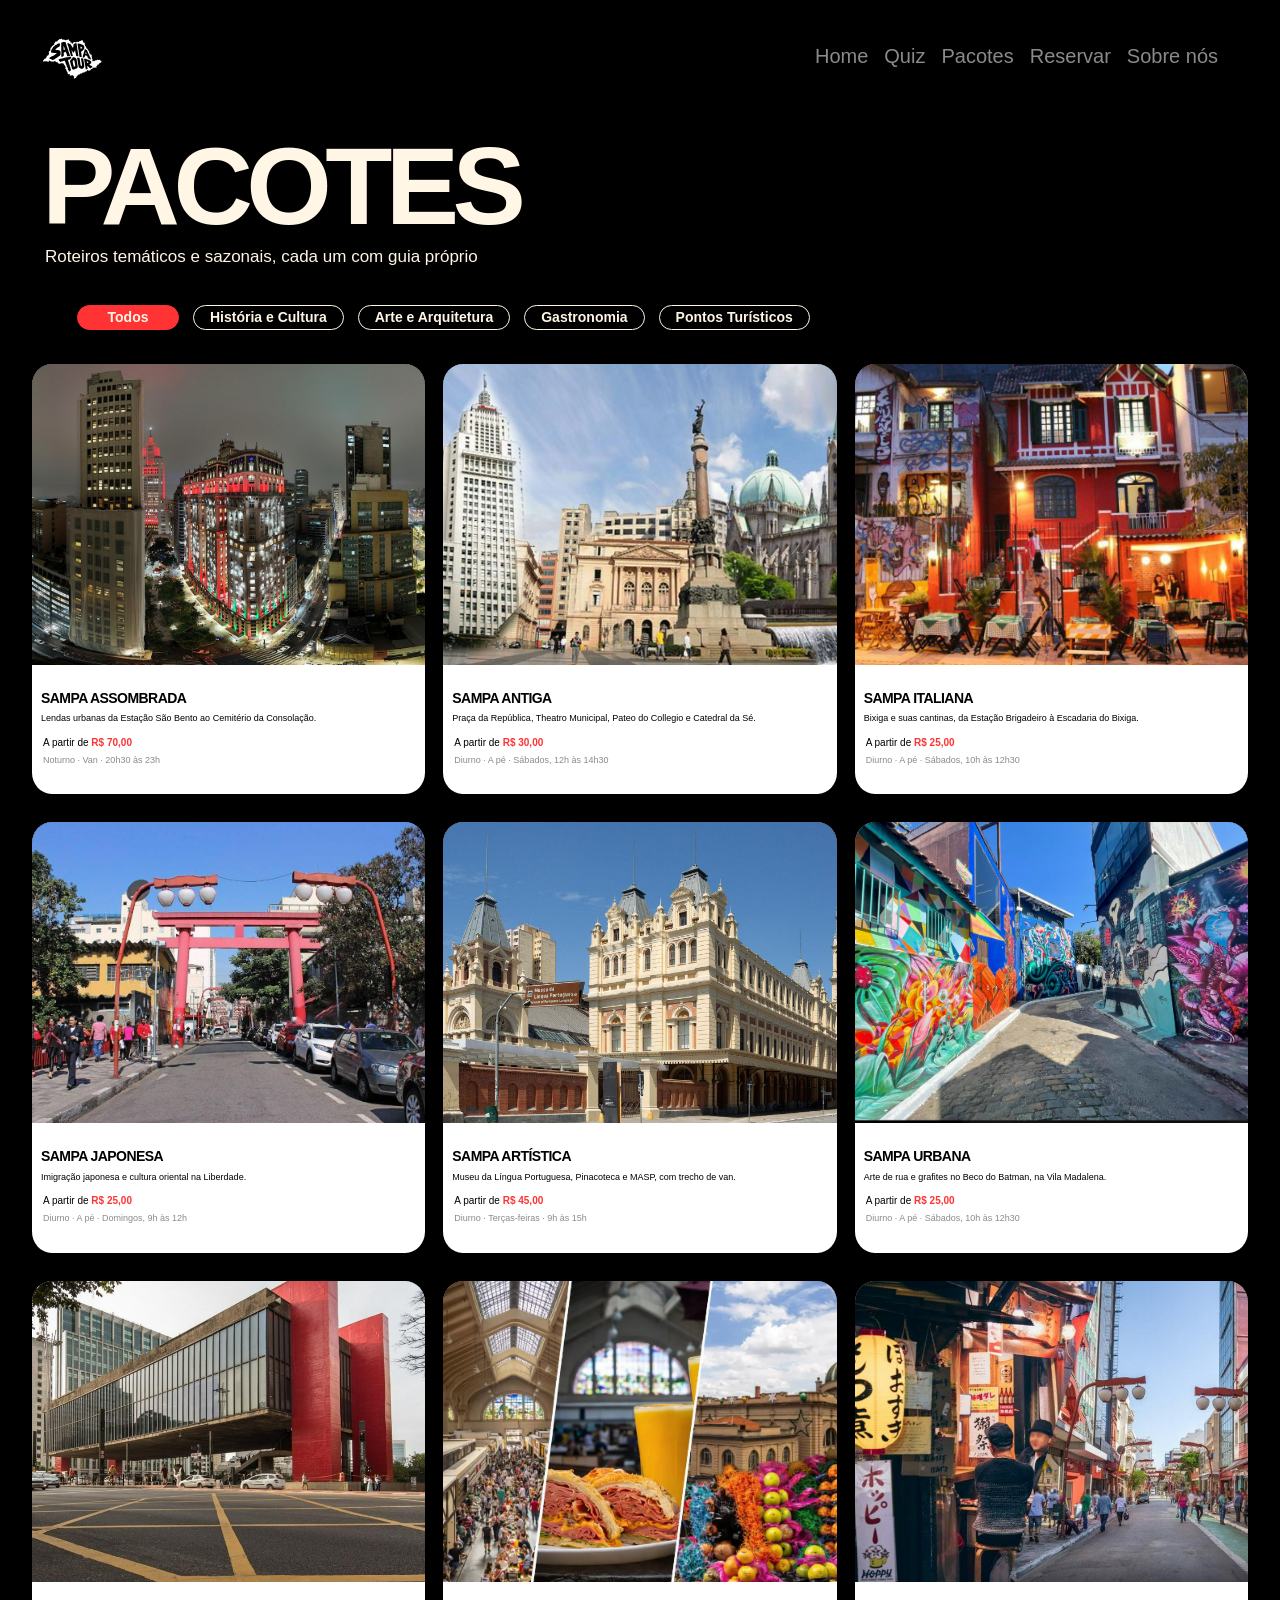
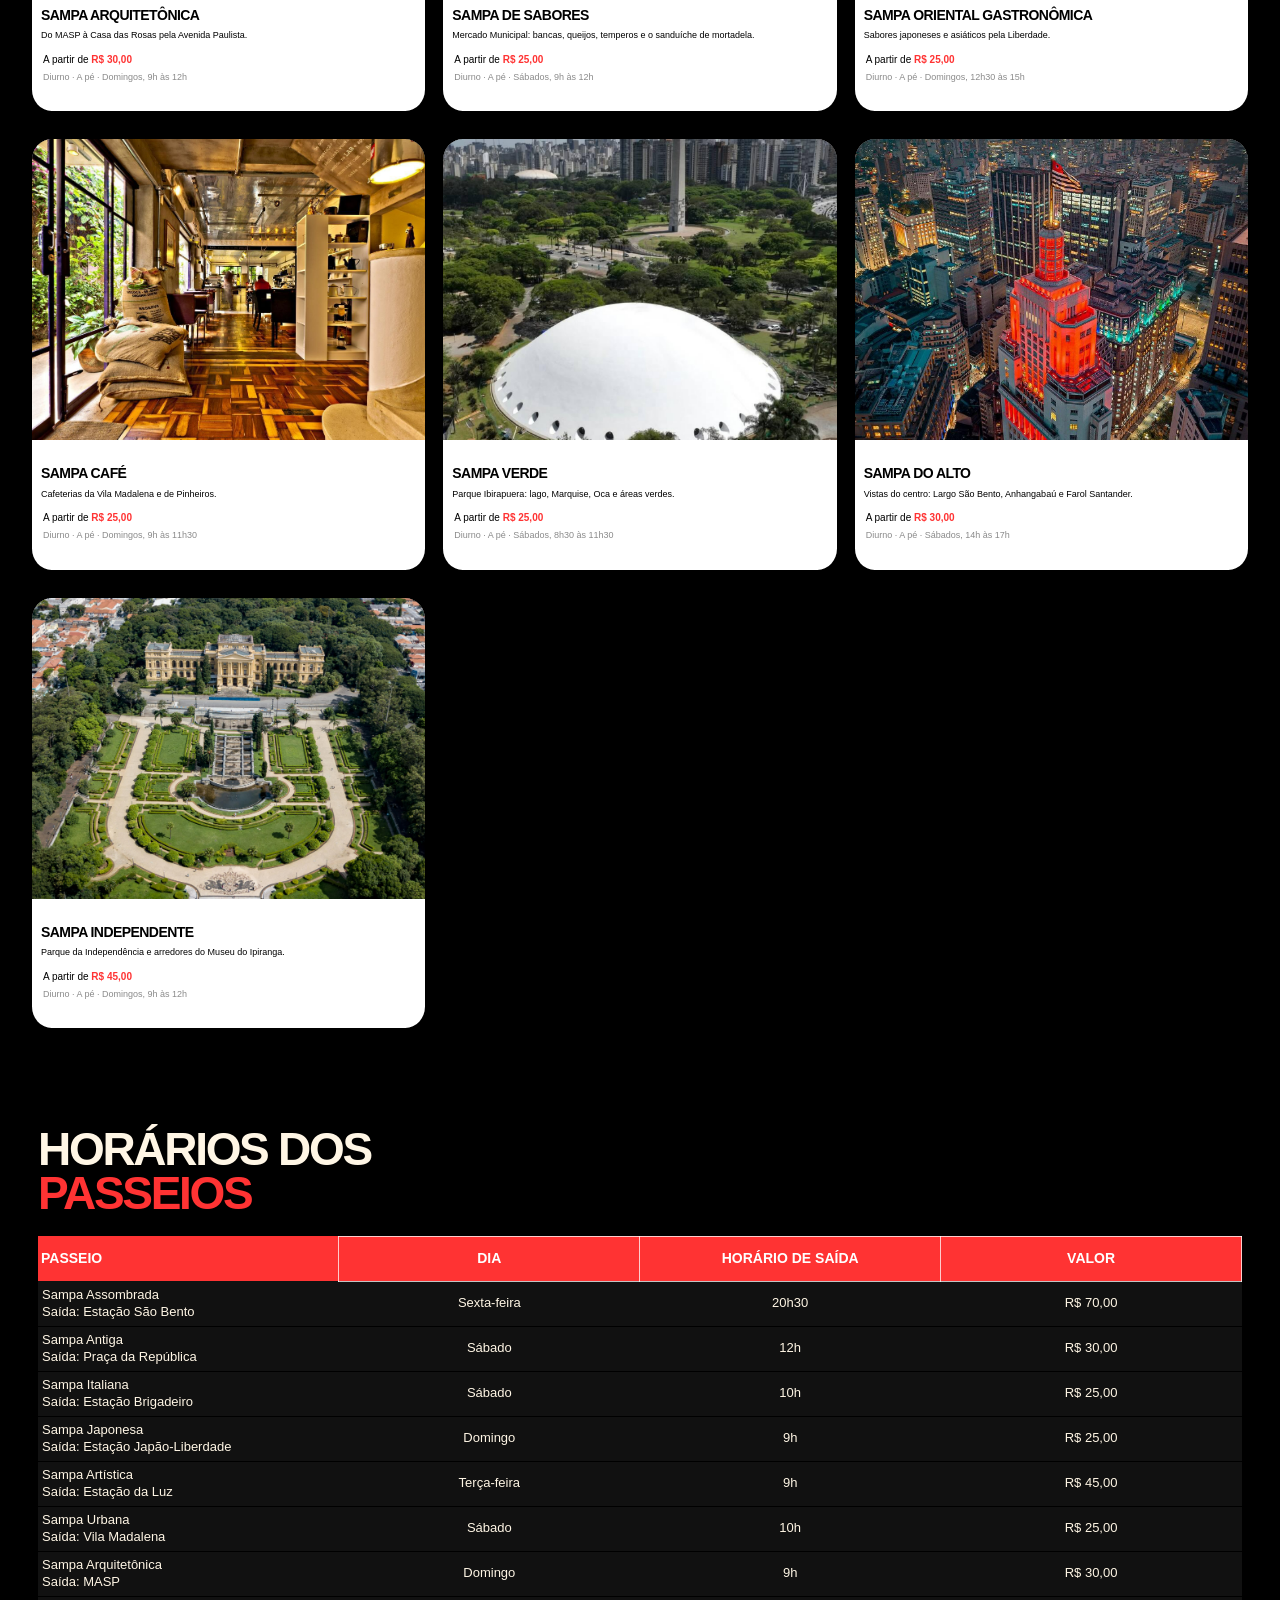
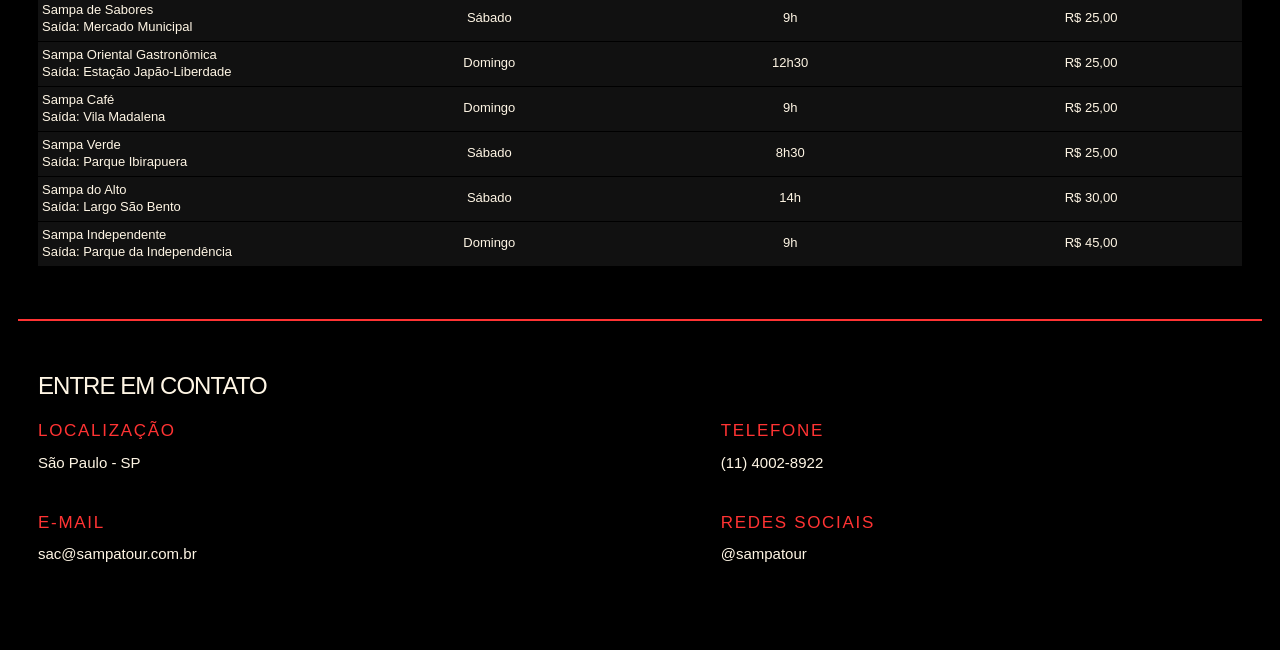
==== commit f5ede8f7: "Replace repository contents with current project" ====
--- a/src/main/pacotes.html
+++ b/src/main/pacotes.html
@@ -21,6 +21,7 @@
       rel="stylesheet"
     />
     <link rel="stylesheet" href="css/styles.css" />
+    <script src="js/scripts.js" defer></script>
   </head>
 
   <body class="pagina-pacotes">
@@ -174,6 +175,34 @@
               </section>
             </section>
           </article>
+
+          <article class="card-passeio" id="sampa-japonesa">
+            <figure class="card-imagem">
+              <img src="img/SampaJaponesa.png" alt="Sampa Japonesa" />
+            </figure>
+            <section class="card-info">
+              <h4>
+                <button type="button" class="card-abrir" aria-haspopup="dialog">
+                  Sampa Japonesa
+                </button>
+              </h4>
+              <p class="card-descricao">
+                Imigração japonesa e cultura oriental na Liberdade.
+              </p>
+              <p class="card-preco">A partir de <strong>R$ 25,00</strong></p>
+              <p class="card-detalhes">Diurno · A pé · Domingos, 9h às 12h</p>
+              <section class="card-completo" hidden>
+                <p>
+                  Passeio pela história da imigração japonesa e pela cultura
+                  oriental na Liberdade. Começa na Estação Japão-Liberdade,
+                  passa pela Rua dos Estudantes, Rua Galvão Bueno, Feira da
+                  Liberdade, Jardim Oriental e Rua Thomaz Gonzaga, com opção de
+                  visitar o Museu Histórico da Imigração Japonesa mediante
+                  ingresso à parte.
+                </p>
+              </section>
+            </section>
+          </article>
         </section>
 
         <!--  ARTE E ARQUITETURA  -->
@@ -460,135 +489,7 @@
             </tr>
           </thead>
 
-          <tbody>
-            <tr>
-              <td>
-                Sampa Assombrada
-                <span class="detalhes-passeio"> Saída: Estação São Bento </span>
-              </td>
-              <td>Sexta-feira</td>
-              <td>20h30</td>
-              <td>R$ 70,00</td>
-            </tr>
-            <tr>
-              <td>
-                Sampa Antiga
-                <span class="detalhes-passeio">
-                  Saída: Praça da República
-                </span>
-              </td>
-              <td>Sábado</td>
-              <td>12h</td>
-              <td>R$ 30,00</td>
-            </tr>
-            <tr>
-              <td>
-                Sampa Italiana
-                <span class="detalhes-passeio">
-                  Saída: Estação Brigadeiro
-                </span>
-              </td>
-              <td>Sábado</td>
-              <td>10h</td>
-              <td>R$ 25,00</td>
-            </tr>
-            <tr>
-              <td>
-                Sampa Japonesa
-                <span class="detalhes-passeio">
-                  Saída: Estação Japão-Liberdade
-                </span>
-              </td>
-              <td>Domingo</td>
-              <td>9h</td>
-              <td>R$ 25,00</td>
-            </tr>
-            <tr>
-              <td>
-                Sampa Artística
-                <span class="detalhes-passeio"> Saída: Estação da Luz </span>
-              </td>
-              <td>Terça-feira</td>
-              <td>9h</td>
-              <td>R$ 45,00</td>
-            </tr>
-            <tr>
-              <td>
-                Sampa Urbana
-                <span class="detalhes-passeio"> Saída: Vila Madalena </span>
-              </td>
-              <td>Sábado</td>
-              <td>10h</td>
-              <td>R$ 25,00</td>
-            </tr>
-            <tr>
-              <td>
-                Sampa Arquitetônica
-                <span class="detalhes-passeio"> Saída: MASP </span>
-              </td>
-              <td>Domingo</td>
-              <td>9h</td>
-              <td>R$ 30,00</td>
-            </tr>
-            <tr>
-              <td>
-                Sampa de Sabores
-                <span class="detalhes-passeio"> Saída: Mercado Municipal </span>
-              </td>
-              <td>Sábado</td>
-              <td>9h</td>
-              <td>R$ 25,00</td>
-            </tr>
-            <tr>
-              <td>
-                Sampa Oriental Gastronômica
-                <span class="detalhes-passeio">
-                  Saída: Estação Japão-Liberdade
-                </span>
-              </td>
-              <td>Domingo</td>
-              <td>12h30</td>
-              <td>R$ 25,00</td>
-            </tr>
-            <tr>
-              <td>
-                Sampa Café
-                <span class="detalhes-passeio"> Saída: Vila Madalena </span>
-              </td>
-              <td>Domingo</td>
-              <td>9h</td>
-              <td>R$ 25,00</td>
-            </tr>
-            <tr>
-              <td>
-                Sampa Verde
-                <span class="detalhes-passeio"> Saída: Parque Ibirapuera </span>
-              </td>
-              <td>Sábado</td>
-              <td>8h30</td>
-              <td>R$ 25,00</td>
-            </tr>
-            <tr>
-              <td>
-                Sampa do Alto
-                <span class="detalhes-passeio"> Saída: Largo São Bento </span>
-              </td>
-              <td>Sábado</td>
-              <td>14h</td>
-              <td>R$ 30,00</td>
-            </tr>
-            <tr>
-              <td>
-                Sampa Independente
-                <span class="detalhes-passeio">
-                  Saída: Parque da Independência
-                </span>
-              </td>
-              <td>Domingo</td>
-              <td>9h</td>
-              <td>R$ 45,00</td>
-            </tr>
-          </tbody>
+          <tbody id="corpo-tabela"></tbody>
         </table>
       </section>
     </main>
@@ -642,7 +543,7 @@
         </section>
       </section>
     </footer>
+
     <script src="https://cdn.jsdelivr.net/npm/bootstrap@5.3.3/dist/js/bootstrap.bundle.min.js"></script>
-    <script src="js/script.js"></script>
   </body>
 </html>
--- a/src/main/css/styles.css
+++ b/src/main/css/styles.css
@@ -623,7 +623,7 @@
 
 body.pagina-quiz .cartao-quiz {
   width: min(150%, 478px);
-  padding: 17px 15px 24px;
+  padding: 17px 15px 17px;
   border: 5px solid var(--vermelho);
   border-radius: 22px;
   background: #ffffff;
@@ -635,11 +635,10 @@
   display: flex;
   justify-content: space-between;
   align-items: flex-start;
-  margin-bottom: 22px;
+  margin-bottom: 5px;
 }
 
 body.pagina-quiz .pergunta {
-  max-width: 260px;
   font-size: 24px;
   font-weight: 700;
   line-height: 1.15;
@@ -656,12 +655,15 @@
 body.pagina-quiz .opcoes {
   display: flex;
   flex-direction: column;
-  gap: 7px;
+  gap: 10px;
+  padding-left: 0;
+  margin: 20px 5px;
 }
 
 body.pagina-quiz .opcao {
   display: flex;
   align-items: center;
+  gap: 12px;
   width: 100%;
   height: 63px;
   padding: 0 8px;
@@ -686,12 +688,125 @@
   outline: none;
 }
 
-body.pagina-quiz .aviso-quiz {
-  margin-top: 16px;
+body.pagina-quiz .botao-proximo{
+  justify-self: flex-end;
+  display: none;
+  align-items: center;
+  height: 50px;
+  padding: 2px 8px;
+  border: 0;
+  border-radius: 10px;
+  background: #ececec;
+  color: #111111;
+  font-family: var(--fonte-quiz);
+  font-size: 16px;
+  font-weight: bold;
+  text-align: center;
+  cursor: pointer;
+  background: var(--vermelho);
+  color: #ffffff;
+  outline: none;
+  transition:
+    background 0.2s,
+    color 0.2s;
+}
+
+body.pagina-quiz .botao-reiniciar {
+  display: block;
+  justify-self: center;
+  font-family: var(--fonte-quiz);
+  font-weight: bold;
+  color: var(--vermelho);
+  margin: 4px 2px;
+}
+
+body.pagina-quiz .botao-proximo:hover,
+body.pagina-quiz .botao-proximo:focus-visible,
+body.pagina-quiz .botao-reiniciar:hover,
+body.pagina-quiz .botao-reiniciar:focus-visible {
+  text-decoration: underline;
+}
+
+body.pagina-quiz .resultado-quiz {
+  display: none;
+}
+
+body.pagina-quiz .resultado-imagem-card {
+  position: relative;
+  display: flex;
+  align-items: center;
+  justify-content: center;
+  width: 100%;
+  aspect-ratio: 4 / 3;
+  overflow: hidden;
+}
+
+body.pagina-quiz .resultado-imagem {
+  position: absolute;
+  inset: 0;
+  width: 100%;
+  height: 100%;
+  object-fit: cover;
+}
+
+body.pagina-quiz .resultado-categoria {
+  margin-top: 10px;
+  margin-bottom: 6px;
   font-size: 10px;
-  font-weight: 400;
-  text-align: center;
+  font-weight: 700;
+  letter-spacing: 0.14em;
+  text-transform: uppercase;
+  color: var(--vermelho);
+}
+
+body.pagina-quiz .resultado-nome {
+  margin-bottom: 10px;
+  font-size: 30px;
+  font-weight: 700;
+  letter-spacing: -0.04em;
+  line-height: 1.05;
+  text-transform: uppercase;
+  color: #000000;
+}
+
+body.pagina-quiz .resultado-descricao p {
+  font-size: 14px;
+  font-weight: 300;
+  line-height: 1.65;
   color: #111111;
+}
+
+body.pagina-quiz .resultado-info{
+  font-weight: bold;
+}
+
+body.pagina-quiz .resultado-info:hover,
+body.pagina-quiz .resultado-info:focus-visible {
+  text-decoration: underline;
+}
+
+body.pagina-quiz .botao-reservar {
+  display: flex;
+  align-items: center;
+  justify-content: center;
+  height: 44px;
+  margin: 20px 0px;
+  border-radius: 999px;
+  background: var(--vermelho);
+  color: #ffffff;
+  font-size: 12px;
+  font-weight: 700;
+  letter-spacing: 0.12em;
+  transition:
+    background 0.2s,
+    transform 0.2s;
+}
+
+body.pagina-pacotes .botao-reservar:hover,
+body.pagina-pacotes .botao-reservar:focus-visible {
+  background: #000000;
+  outline: none;
+  transform: scale(1.02);
 }
 
 /* 
